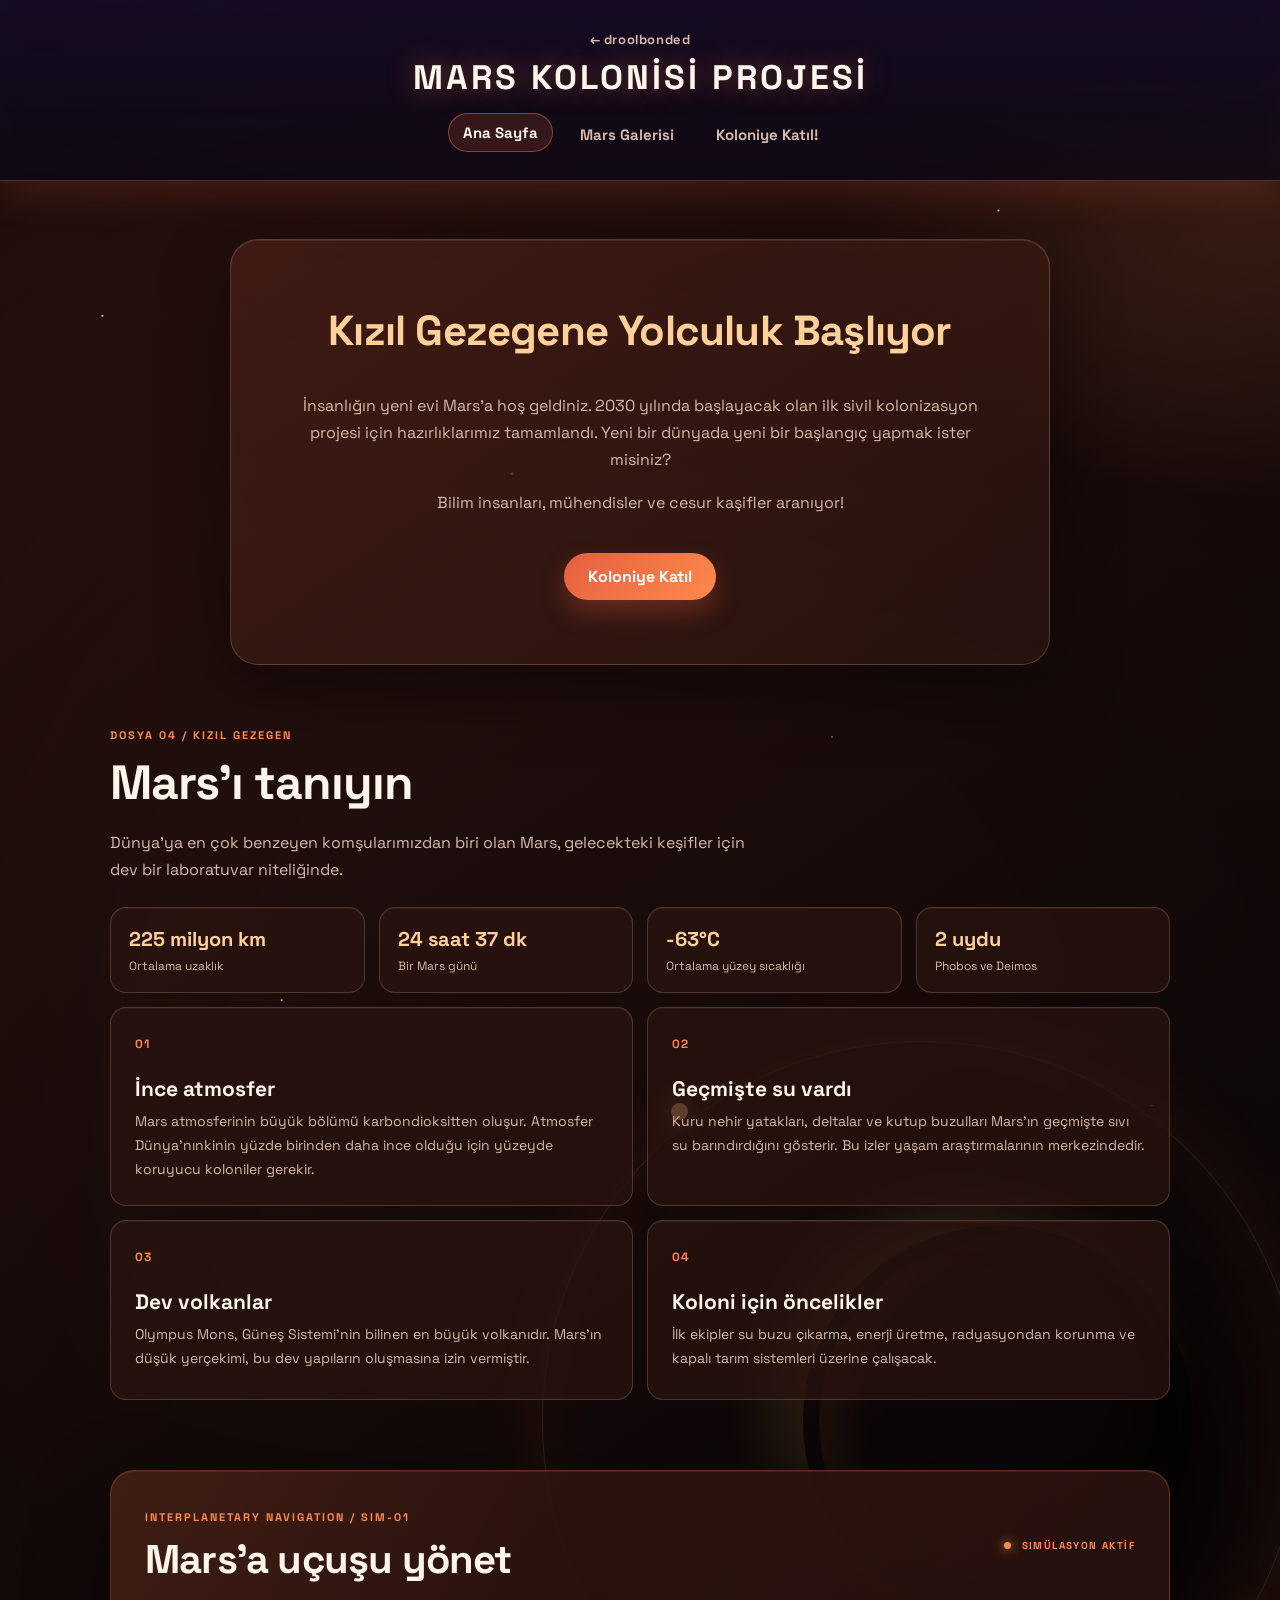
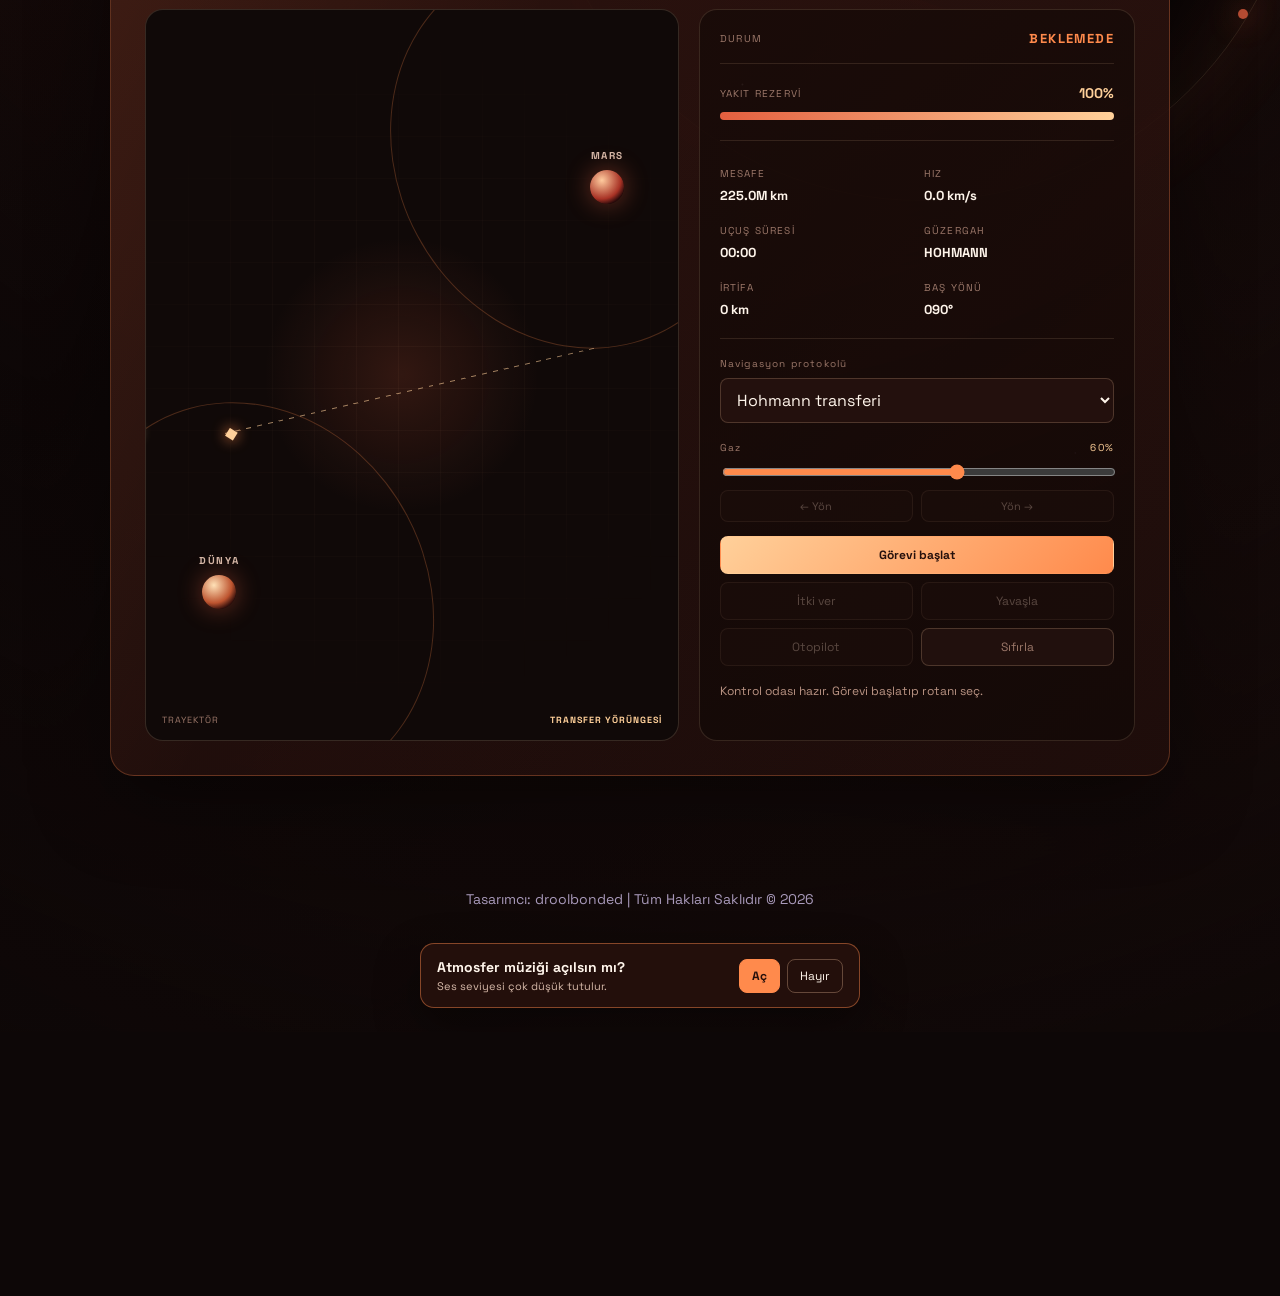
==== index.html @ 14206995 "Add files via upload" ====
<!DOCTYPE html>
<html lang="tr">
<head>
    <meta charset="UTF-8">
    <meta name="viewport" content="width=device-width, initial-scale=1.0">
    <title>Mars Kolonisi | Ana Sayfa</title>
    <link rel="preconnect" href="https://fonts.googleapis.com">
    <link rel="preconnect" href="https://fonts.gstatic.com" crossorigin>
    <link href="https://fonts.googleapis.com/css2?family=Space+Grotesk:wght@400;500;600;700&display=swap" rel="stylesheet">
    <link rel="stylesheet" href="style.css">
</head>
<body>
    <div class="yildizlar"></div>

    <div class="ust-kisim">
        <a class="portal-mini" href="../index.html">← droolbonded</a>
        <h1>MARS KOLONİSİ PROJESİ</h1>
        <div class="menu">
            <a href="index.html" class="aktif">Ana Sayfa</a>
            <a href="galeri.html">Mars Galerisi</a>
            <a href="basvuru.html">Koloniye Katıl!</a>
        </div>
    </div>

    <div class="kutu">
        <h2>Kızıl Gezegene Yolculuk Başlıyor</h2>
        <p>İnsanlığın yeni evi Mars'a hoş geldiniz. 2030 yılında başlayacak olan ilk sivil kolonizasyon projesi için hazırlıklarımız tamamlandı. Yeni bir dünyada yeni bir başlangıç yapmak ister misiniz?</p>
        <p>Bilim insanları, mühendisler ve cesur kaşifler aranıyor!</p>
        <a href="basvuru.html" class="buton">Koloniye Katıl</a>
    </div>

    <main class="mars-bilgi">
        <div class="section-heading">
            <span class="section-kicker">DOSYA 04 / KIZIL GEZEGEN</span>
            <h2>Mars'ı tanıyın</h2>
            <p>Dünya'ya en çok benzeyen komşularımızdan biri olan Mars, gelecekteki keşifler için dev bir laboratuvar niteliğinde.</p>
        </div>

        <div class="istatistik-grid">
            <div class="istatistik"><strong>225 milyon km</strong><span>Ortalama uzaklık</span></div>
            <div class="istatistik"><strong>24 saat 37 dk</strong><span>Bir Mars günü</span></div>
            <div class="istatistik"><strong>-63°C</strong><span>Ortalama yüzey sıcaklığı</span></div>
            <div class="istatistik"><strong>2 uydu</strong><span>Phobos ve Deimos</span></div>
        </div>

        <div class="bilgi-grid">
            <article class="bilgi-panel"><span class="bilgi-numara">01</span><h3>İnce atmosfer</h3><p>Mars atmosferinin büyük bölümü karbondioksitten oluşur. Atmosfer Dünya'nınkinin yüzde birinden daha ince olduğu için yüzeyde koruyucu koloniler gerekir.</p></article>
            <article class="bilgi-panel"><span class="bilgi-numara">02</span><h3>Geçmişte su vardı</h3><p>Kuru nehir yatakları, deltalar ve kutup buzulları Mars'ın geçmişte sıvı su barındırdığını gösterir. Bu izler yaşam araştırmalarının merkezindedir.</p></article>
            <article class="bilgi-panel"><span class="bilgi-numara">03</span><h3>Dev volkanlar</h3><p>Olympus Mons, Güneş Sistemi'nin bilinen en büyük volkanıdır. Mars'ın düşük yerçekimi, bu dev yapıların oluşmasına izin vermiştir.</p></article>
            <article class="bilgi-panel"><span class="bilgi-numara">04</span><h3>Koloni için öncelikler</h3><p>İlk ekipler su buzu çıkarma, enerji üretme, radyasyondan korunma ve kapalı tarım sistemleri üzerine çalışacak.</p></article>
        </div>
    </main>

    <section class="flight-console" aria-labelledby="flight-title">
        <div class="console-heading">
            <div>
                <span class="section-kicker">INTERPLANETARY NAVIGATION / SIM-01</span>
                <h2 id="flight-title">Mars'a uçuşu yönet</h2>
            </div>
            <span class="live-indicator"><i></i> SIMÜLASYON AKTİF</span>
        </div>

        <div class="mission-grid">
            <div class="mission-map" aria-label="Dünya'dan Mars'a uçuş rotası">
                <div class="map-grid"></div>
                <div class="orbit-line earth-line"><span class="orbit-dot"></span></div>
                <div class="orbit-line mars-line"><span class="orbit-dot"></span></div>
                <div class="route-line"><span class="route-progress"></span><span class="ship-marker">◆</span></div>
                <div class="world-node"><span>DÜNYA</span><b></b></div>
                <div class="mars-node"><span>MARS</span><b></b></div>
                <div class="map-readout">TRAYEKTÖR <strong id="trajectoryLabel">TRANSFER YÖRÜNGESİ</strong></div>
            </div>

            <div class="mission-panel">
                <div class="mission-status"><span>DURUM</span><strong id="missionStatus">BEKLEMEDE</strong></div>
                <div class="meter-block">
                    <div><span>YAKIT REZERVİ</span><strong id="fuelValue">100%</strong></div>
                    <div class="meter"><span id="fuelMeter"></span></div>
                </div>
                <div class="telemetry-grid">
                    <div><span>MESAFE</span><strong id="distanceValue">225.0M km</strong></div>
                    <div><span>HIZ</span><strong id="speedValue">0.0 km/s</strong></div>
                    <div><span>UÇUŞ SÜRESİ</span><strong id="timeValue">00:00</strong></div>
                    <div><span>GÜZERGAH</span><strong id="routeValue">HOHMANN</strong></div>
                    <div><span>İRTİFA</span><strong id="altitudeValue">0 km</strong></div>
                    <div><span>BAŞ YÖNÜ</span><strong id="headingValue">090°</strong></div>
                </div>
                <div class="control-group">
                    <label for="flightMode">Navigasyon protokolü</label>
                    <select id="flightMode">
                        <option value="hohmann">Hohmann transferi</option>
                        <option value="direct">Doğrudan itki</option>
                        <option value="eco">Ekonomik seyir</option>
                    </select>
                </div>
                <div class="flight-inputs">
                    <label for="throttleControl">Gaz <output id="throttleValue">60%</output></label>
                    <input id="throttleControl" type="range" min="0" max="100" value="60">
                    <div class="heading-controls"><button type="button" id="yawLeft" disabled>← Yön</button><button type="button" id="yawRight" disabled>Yön →</button></div>
                </div>
                <div class="flight-actions">
                    <button type="button" class="flight-primary" id="launchButton">Görevi başlat</button>
                    <button type="button" id="thrustButton" disabled>İtki ver</button>
                    <button type="button" id="brakeButton" disabled>Yavaşla</button>
                    <button type="button" id="autopilotButton" disabled>Otopilot</button>
                    <button type="button" class="flight-reset" id="resetFlightButton">Sıfırla</button>
                </div>
                <p class="mission-log" id="missionLog">Kontrol odası hazır. Görevi başlatıp rotanı seç.</p>
            </div>
        </div>
    </section>

    <div class="alt-bilgi">
        <p>Tasarımcı: droolbonded | Tüm Hakları Saklıdır © 2026</p>
    </div>

    <script src="muzik.js"></script>
</body>
</html>
---- style.css ----
/* Mars Kolonisi — kizil uzay temasi
   Ödev sınıfları: ust-kisim, menu, kutu, buton, alt-bilgi */

* {
    box-sizing: border-box;
}

html,
body {
    max-width: 100%;
    overflow-x: hidden;
}

:root {
    --space-950: #0d0707;
    --space-900: #1b0c0a;
    --space-800: #321512;
    --rust: #e35f3f;
    --ember: #ff8a4c;
    --peach: #ffd09a;
    --ink: #fff5eb;
    --muted: #d6b9a9;
    --line: rgba(255, 205, 166, 0.2);
    --panel: rgba(44, 21, 17, 0.72);
    --shadow: 0 24px 70px rgba(0, 0, 0, 0.42);
}

body {
    background-color: var(--space-950);
    background-image:
        radial-gradient(900px 520px at 5% -10%, rgba(227, 95, 63, 0.34), transparent 60%),
        radial-gradient(780px 500px at 100% 8%, rgba(255, 138, 76, 0.22), transparent 58%),
        radial-gradient(800px 600px at 50% 110%, rgba(255, 208, 154, 0.12), transparent 60%),
        linear-gradient(145deg, #321512 0%, #0d0707 58%, #21100d 100%);
    color: var(--ink);
    font-family: 'Space Grotesk', 'Segoe UI', sans-serif;
    margin: 0;
    min-height: 100vh;
    overflow-x: hidden;
    animation: pageIn 0.7s ease both;
}

body::before {
    content: '';
    position: fixed;
    inset: 0;
    z-index: 0;
    pointer-events: none;
    background: radial-gradient(circle at 50% 40%, transparent 0 24%, rgba(13, 7, 7, 0.25) 52%, rgba(13, 7, 7, 0.9) 100%);
}

body::after {
    content: '';
    position: fixed;
    inset: 0;
    pointer-events: none;
    opacity: 0.18;
    background-image: linear-gradient(rgba(255,255,255,0.025) 1px, transparent 1px), linear-gradient(90deg, rgba(255,255,255,0.025) 1px, transparent 1px);
    background-size: 56px 56px;
    mask-image: linear-gradient(to bottom, black, transparent 75%);
}

@keyframes pageIn {
    from { opacity: 0; transform: translateY(10px); }
    to { opacity: 1; transform: translateY(0); }
}

.yildizlar {
    position: fixed;
    inset: 0;
    pointer-events: none;
    z-index: 0;
    background-image:
        radial-gradient(1.5px 1.5px at 8% 12%, #fff, transparent),
        radial-gradient(1.5px 1.5px at 22% 38%, #e9d5ff, transparent),
        radial-gradient(2px 2px at 40% 18%, #fff, transparent),
        radial-gradient(1px 1px at 65% 28%, #ddd6fe, transparent),
        radial-gradient(1.5px 1.5px at 78% 8%, #fff, transparent),
        radial-gradient(1px 1px at 90% 42%, #f5d0fe, transparent),
        radial-gradient(2px 2px at 14% 72%, #fff, transparent),
        radial-gradient(1px 1px at 33% 88%, #e9d5ff, transparent),
        radial-gradient(1.5px 1.5px at 58% 64%, #fff, transparent),
        radial-gradient(1px 1px at 84% 78%, #ddd6fe, transparent);
    animation: parilt 8s ease-in-out infinite alternate, drift 24s ease-in-out infinite alternate;
}

.orbit-scene {
    position: fixed;
    inset: 0;
    z-index: 0;
    pointer-events: none;
    overflow: hidden;
    opacity: 0.82;
}

.mars-orbit {
    position: absolute;
    width: min(72vw, 760px);
    aspect-ratio: 1;
    left: 72%;
    top: 54%;
    transform: translate(-50%, -50%);
    border: 1px solid rgba(255, 197, 138, 0.16);
    border-radius: 50%;
    box-shadow: 0 0 90px rgba(227, 95, 63, 0.12), inset 0 0 90px rgba(255, 138, 76, 0.06);
    animation: orbitBreath 9s ease-in-out infinite alternate;
}

.mars-orb {
    position: absolute;
    width: min(38vw, 390px);
    aspect-ratio: 1;
    left: 78%;
    top: 54%;
    transform: translate(-50%, -50%);
    border-radius: 50%;
    background-image: linear-gradient(125deg, rgba(255, 197, 138, 0.02), rgba(8, 6, 18, 0.52)), url('resimler/mars1.jpg');
    background-size: cover, 190% auto;
    background-position: center, 0% center;
    box-shadow: -28px -18px 70px rgba(255, 197, 138, 0.16), 34px 30px 90px rgba(0, 0, 0, 0.8), inset -24px -16px 42px rgba(0, 0, 0, 0.65);
    filter: saturate(1.15) contrast(1.08);
    animation: marsFloat 8s ease-in-out infinite alternate, marsRotate 32s linear infinite;
}

.mars-orb::after {
    content: '';
    position: absolute;
    inset: 4%;
    border-radius: inherit;
    box-shadow: inset 26px 0 32px rgba(255, 175, 116, 0.08), inset -42px -18px 60px rgba(0, 0, 0, 0.52);
}

.orbit-planet {
    position: absolute;
    border-radius: 50%;
    box-shadow: 0 0 28px currentColor;
    animation: planetPulse 4s ease-in-out infinite alternate;
}

.orbit-planet.one {
    width: 17px;
    height: 17px;
    top: 8%;
    left: 17%;
    color: #ffc58a;
    background: #ffc58a;
}

.orbit-planet.two {
    width: 10px;
    height: 10px;
    right: 7%;
    bottom: 24%;
    color: #e35f3f;
    background: #e35f3f;
    animation-delay: -1.5s;
}

.orbit-planet.three {
    width: 7px;
    height: 7px;
    left: 12%;
    bottom: 15%;
    color: #ff8a4c;
    background: #ff8a4c;
    animation-delay: -2.4s;
}

@keyframes marsFloat {
    from { margin-top: -8px; }
    to { margin-top: 10px; }
}

@keyframes marsRotate {
    from { background-position: center, 0% center; }
    to { background-position: center, 190% center; }
}

@keyframes orbitBreath {
    from { transform: translate(-50%, -50%) scale(0.98) rotate(-3deg); }
    to { transform: translate(-50%, -50%) scale(1.03) rotate(3deg); }
}

@keyframes planetPulse {
    from { transform: scale(0.85); opacity: 0.55; }
    to { transform: scale(1.25); opacity: 1; }
}

@keyframes parilt {
    from { opacity: 0.55; }
    to { opacity: 1; }
}

@keyframes drift {
    from { transform: scale(1) translate3d(0, 0, 0); }
    to { transform: scale(1.08) translate3d(1%, -1%, 0); }
}

.ust-kisim,
.kutu,
.alt-bilgi {
    position: relative;
    z-index: 1;
}

.ust-kisim {
    isolation: isolate;
}

.ust-kisim {
    background: linear-gradient(180deg, rgba(22, 12, 39, 0.9), rgba(12, 8, 22, 0.68));
    text-align: center;
    padding: 28px 16px 22px;
    border-bottom: 1px solid var(--line);
    box-shadow: 0 10px 40px rgba(227, 95, 63, 0.2);
    backdrop-filter: blur(18px);
}

.portal-mini {
    display: inline-block;
    margin-bottom: 8px;
    color: var(--muted);
    text-decoration: none;
    font-size: 13px;
    font-weight: 700;
    letter-spacing: 0.6px;
    transition: color 0.25s ease, transform 0.25s ease;
}

.portal-mini:hover {
    color: var(--peach);
    transform: translateX(-4px);
}

h1 {
    margin: 0 0 12px;
    letter-spacing: 3px;
    color: var(--ink);
    font-size: clamp(22px, 4vw, 34px);
    text-shadow: 0 0 28px rgba(255, 138, 76, 0.42);
}

.menu a {
    color: var(--muted);
    text-decoration: none;
    margin: 4px;
    font-size: 15px;
    font-weight: bold;
    transition: color 0.25s ease, background 0.25s ease, transform 0.25s ease;
    display: inline-block;
    padding: 9px 14px;
    border: 1px solid transparent;
    border-radius: 999px;
}

.menu a:hover,
.menu a.aktif {
    color: var(--ink);
    background: rgba(227, 95, 63, 0.17);
    border-color: rgba(255, 138, 76, 0.4);
    transform: translateY(-2px);
}

.kutu {
    background: linear-gradient(145deg, rgba(73, 31, 22, 0.78), var(--panel));
    max-width: 820px;
    margin: 58px auto;
    padding: clamp(28px, 6vw, 64px) clamp(22px, 6vw, 58px);
    border-radius: 28px;
    border: 1px solid var(--line);
    box-shadow: var(--shadow), inset 0 1px rgba(255,255,255,0.08);
    text-align: center;
    backdrop-filter: blur(22px);
    animation: contentIn 0.75s 0.08s ease both;
}

@keyframes contentIn {
    from { opacity: 0; transform: translateY(18px) scale(0.98); }
    to { opacity: 1; transform: translateY(0) scale(1); }
}

.kutu h2 {
    margin-top: 0;
    color: var(--peach);
    font-size: clamp(26px, 4vw, 42px);
    letter-spacing: -0.8px;
}

.kutu p {
    line-height: 1.7;
    color: var(--muted);
}

img {
    width: 100%;
    border-radius: 18px;
    margin-top: 20px;
    border: 1px solid rgba(216, 180, 254, 0.35);
    box-shadow: 0 12px 30px rgba(0, 0, 0, 0.4);
    transition: transform 0.45s ease, filter 0.45s ease, border-color 0.45s ease;
}

img:hover {
    transform: translateY(-5px) scale(1.015);
    filter: saturate(1.12) brightness(1.06);
    border-color: var(--ember);
}

.galeri-grid img {
    display: block;
    margin: 0;
}

.galeri-grid figure {
    margin: 0;
    overflow: hidden;
    border: 1px solid var(--line);
    border-radius: 18px;
    background: rgba(44, 21, 17, 0.64);
}

.galeri-grid figure img {
    height: 230px;
    object-fit: cover;
    border: 0;
    border-radius: 0;
}

.galeri-grid figcaption {
    display: grid;
    gap: 5px;
    padding: 15px 16px 17px;
}

.galeri-grid figcaption strong {
    color: var(--peach);
    font-size: 16px;
}

.galeri-grid figcaption span {
    color: var(--muted);
    font-size: 12px;
    line-height: 1.5;
}

.galeri-grid {
    display: grid;
    grid-template-columns: repeat(2, minmax(0, 1fr));
    gap: 18px;
    text-align: left;
}

.galeri-grid h2 {
    grid-column: 1 / -1;
}

.mars-bilgi {
    position: relative;
    z-index: 1;
    width: min(1060px, calc(100% - 28px));
    margin: 0 auto 70px;
}

.section-heading {
    max-width: 650px;
    margin-bottom: 24px;
}

.section-kicker {
    color: var(--ember);
    font-size: 11px;
    font-weight: 700;
    letter-spacing: 2px;
}

.section-heading h2 {
    margin: 8px 0;
    color: var(--ink);
    font-size: clamp(30px, 5vw, 48px);
    letter-spacing: -1px;
}

.section-heading p {
    color: var(--muted);
    line-height: 1.7;
}

.istatistik-grid,
.bilgi-grid {
    display: grid;
    gap: 14px;
}

.istatistik-grid {
    grid-template-columns: repeat(4, 1fr);
    margin-bottom: 14px;
}

.istatistik,
.bilgi-panel {
    background: rgba(44, 21, 17, 0.7);
    border: 1px solid var(--line);
    border-radius: 16px;
    box-shadow: inset 0 1px rgba(255, 235, 215, 0.05);
}

.istatistik {
    padding: 18px;
}

.istatistik strong,
.istatistik span {
    display: block;
}

.istatistik strong {
    color: var(--peach);
    font-size: 20px;
}

.istatistik span {
    margin-top: 6px;
    color: var(--muted);
    font-size: 12px;
}

.bilgi-grid {
    grid-template-columns: repeat(2, 1fr);
}

.bilgi-panel {
    position: relative;
    padding: 24px;
    min-height: 180px;
    transition: transform 0.3s ease, border-color 0.3s ease, background 0.3s ease;
}

.bilgi-panel:hover {
    transform: translateY(-5px);
    border-color: rgba(255, 138, 76, 0.58);
    background: rgba(64, 27, 20, 0.82);
}

.bilgi-numara {
    color: var(--ember);
    font-size: 12px;
    font-weight: 700;
    letter-spacing: 1px;
}

.bilgi-panel h3 {
    margin: 22px 0 8px;
    color: var(--ink);
    font-size: 21px;
}

.bilgi-panel p {
    margin: 0;
    color: var(--muted);
    font-size: 14px;
    line-height: 1.7;
}

.flight-console {
    position: relative;
    z-index: 1;
    width: min(1060px, calc(100% - 28px));
    margin: 0 auto 76px;
    padding: clamp(22px, 4vw, 34px);
    background: linear-gradient(145deg, rgba(52, 22, 17, 0.9), rgba(23, 11, 10, 0.86));
    border: 1px solid rgba(255, 138, 76, 0.28);
    border-radius: 24px;
    box-shadow: 0 26px 80px rgba(0, 0, 0, 0.42), inset 0 1px rgba(255, 220, 185, 0.08);
    overflow: hidden;
}

.flight-console::before {
    content: '';
    position: absolute;
    inset: 0;
    pointer-events: none;
    background: linear-gradient(115deg, rgba(255, 138, 76, 0.08), transparent 34%, rgba(227, 95, 63, 0.04));
}

.console-heading,
.mission-status,
.meter-block > div:first-child,
.map-readout {
    display: flex;
    align-items: center;
    justify-content: space-between;
    gap: 12px;
}

.console-heading {
    position: relative;
    margin-bottom: 24px;
}

.console-heading h2 {
    margin: 8px 0 0;
    color: var(--ink);
    font-size: clamp(26px, 4vw, 40px);
    letter-spacing: -0.8px;
}

.live-indicator {
    color: var(--ember);
    font-size: 10px;
    font-weight: 700;
    letter-spacing: 1.4px;
    white-space: nowrap;
}

.live-indicator i {
    display: inline-block;
    width: 7px;
    height: 7px;
    margin-right: 6px;
    background: var(--ember);
    border-radius: 50%;
    box-shadow: 0 0 12px var(--ember);
    animation: livePulse 1.5s ease-in-out infinite alternate;
}

@keyframes livePulse {
    from { opacity: 0.45; transform: scale(0.8); }
    to { opacity: 1; transform: scale(1.2); }
}

.mission-grid {
    position: relative;
    display: grid;
    grid-template-columns: minmax(0, 1.1fr) minmax(300px, 0.9fr);
    gap: 20px;
}

.mission-map {
    position: relative;
    min-height: 390px;
    overflow: hidden;
    border: 1px solid rgba(255, 205, 166, 0.16);
    border-radius: 18px;
    background: radial-gradient(circle at 48% 50%, rgba(227, 95, 63, 0.16), transparent 30%), #100908;
}

.map-grid {
    position: absolute;
    inset: 0;
    opacity: 0.33;
    background-image: linear-gradient(rgba(255, 190, 145, 0.12) 1px, transparent 1px), linear-gradient(90deg, rgba(255, 190, 145, 0.12) 1px, transparent 1px);
    background-size: 42px 42px;
    mask-image: radial-gradient(circle, black, transparent 80%);
}

.orbit-line {
    position: absolute;
    width: 66%;
    height: 55%;
    border: 1px solid rgba(255, 138, 76, 0.25);
    border-radius: 50%;
}

.earth-line {
    left: -13%;
    bottom: -8%;
    transform: rotate(-28deg);
}

.mars-line {
    right: -13%;
    top: -8%;
    transform: rotate(-28deg);
}

.orbit-dot {
    position: absolute;
    top: -4px;
    left: 42%;
    width: 7px;
    height: 7px;
    background: var(--peach);
    border-radius: 50%;
    box-shadow: 0 0 12px var(--peach);
}

.route-line {
    position: absolute;
    left: 14%;
    right: 14%;
    top: 52%;
    height: 1px;
    background: repeating-linear-gradient(90deg, rgba(255, 208, 154, 0.6) 0 5px, transparent 5px 11px);
    transform: rotate(-13deg);
}

.route-progress {
    display: block;
    width: 0%;
    height: 3px;
    margin-top: -1px;
    background: var(--ember);
    box-shadow: 0 0 14px var(--ember);
    transition: width 0.35s ease;
}

.ship-marker {
    position: absolute;
    top: -10px;
    left: 0%;
    color: var(--peach);
    font-size: 17px;
    text-shadow: 0 0 14px var(--ember);
    transition: left 0.35s ease;
}

.world-node,
.mars-node {
    position: absolute;
    display: grid;
    justify-items: center;
    gap: 8px;
    color: var(--muted);
    font-size: 10px;
    font-weight: 700;
    letter-spacing: 1.6px;
}

.world-node { left: 10%; bottom: 18%; }
.mars-node { right: 10%; top: 19%; }

.world-node b,
.mars-node b {
    display: block;
    width: 34px;
    height: 34px;
    border-radius: 50%;
    background: radial-gradient(circle at 35% 30%, #ffcb9e, #a83225 58%, #2b0b0b 76%);
    box-shadow: 0 0 24px rgba(227, 95, 63, 0.45);
}

.world-node b { background: radial-gradient(circle at 35% 30%, #ffe1b7, #bd542f 55%, #35100c 76%); }

.map-readout {
    position: absolute;
    right: 16px;
    bottom: 14px;
    left: 16px;
    color: #9b7769;
    font-size: 9px;
    letter-spacing: 1px;
}

.map-readout strong { color: var(--peach); }

.mission-panel {
    position: relative;
    padding: 20px;
    border: 1px solid rgba(255, 205, 166, 0.14);
    border-radius: 18px;
    background: rgba(14, 7, 6, 0.48);
}

.mission-status {
    padding-bottom: 16px;
    border-bottom: 1px solid rgba(255, 205, 166, 0.12);
    color: #9b7769;
    font-size: 10px;
    letter-spacing: 1.4px;
}

.mission-status strong { color: var(--ember); font-size: 13px; }

.meter-block { padding: 20px 0; border-bottom: 1px solid rgba(255, 205, 166, 0.12); }
.meter-block span,
.telemetry-grid span,
.control-group label { color: #9b7769; font-size: 10px; letter-spacing: 1.2px; }
.meter-block strong { color: var(--peach); font-size: 14px; }
.meter { height: 8px; margin-top: 10px; overflow: hidden; border-radius: 9px; background: #331410; }
.meter span { display: block; width: 100%; height: 100%; background: linear-gradient(90deg, var(--rust), var(--peach)); box-shadow: 0 0 15px rgba(255, 138, 76, 0.6); transition: width 0.35s ease; }

.telemetry-grid { display: grid; grid-template-columns: 1fr 1fr; gap: 14px; padding: 20px 0; border-bottom: 1px solid rgba(255, 205, 166, 0.12); }
.telemetry-grid strong { display: block; margin-top: 5px; color: var(--ink); font-size: 13px; }
.control-group { display: grid; gap: 8px; padding-top: 18px; }
.control-group select { width: 100%; padding: 10px 12px; color: var(--ink); background: #23100d; border: 1px solid rgba(255, 205, 166, 0.2); border-radius: 8px; font: inherit; }
.flight-inputs { display: grid; gap: 8px; padding-top: 18px; }
.flight-inputs label { display: flex; justify-content: space-between; color: #9b7769; font-size: 10px; letter-spacing: 1.2px; }
.flight-inputs output { color: var(--peach); }
.flight-inputs input[type="range"] { width: 100%; accent-color: var(--ember); }
.heading-controls { display: grid; grid-template-columns: 1fr 1fr; gap: 8px; }
.heading-controls button { padding: 8px; color: var(--muted); background: #21100d; border: 1px solid rgba(255, 205, 166, 0.2); border-radius: 8px; cursor: pointer; font: inherit; font-size: 11px; }
.heading-controls button:hover:not(:disabled) { border-color: var(--ember); }
.heading-controls button:disabled { cursor: not-allowed; opacity: 0.35; }
.flight-actions { display: grid; grid-template-columns: 1fr 1fr; gap: 8px; margin-top: 14px; }
.flight-actions button { padding: 10px 8px; color: var(--muted); background: #21100d; border: 1px solid rgba(255, 205, 166, 0.2); border-radius: 8px; cursor: pointer; font: inherit; font-size: 12px; transition: border-color 0.2s ease, background 0.2s ease, transform 0.2s ease; }
.flight-actions button:hover:not(:disabled) { border-color: var(--ember); background: #351611; transform: translateY(-2px); }
.flight-actions button:disabled { cursor: not-allowed; opacity: 0.35; }
.flight-actions .flight-primary { grid-column: 1 / -1; color: #26100c; background: linear-gradient(135deg, var(--peach), var(--ember)); border-color: transparent; font-weight: 700; }
.flight-actions .flight-reset { color: #9b7769; }
.mission-log { min-height: 38px; margin: 16px 0 0; color: #b99383; font-size: 12px; line-height: 1.5; }

.buton {
    display: inline-block;
    background: linear-gradient(135deg, var(--rust), var(--ember));
    color: white;
    text-decoration: none;
    padding: 13px 24px;
    border-radius: 999px;
    margin-top: 20px;
    font-weight: bold;
    box-shadow: 0 12px 26px rgba(227, 95, 63, 0.3);
    transition: transform 0.25s ease, box-shadow 0.25s ease, filter 0.25s ease;
}

.buton:hover {
    background: linear-gradient(135deg, var(--peach), var(--ember));
    transform: translateY(-3px);
    box-shadow: 0 16px 32px rgba(255, 138, 76, 0.3);
    filter: saturate(1.12);
}

.iletisim {
    text-align: left;
    max-width: 420px;
    margin: 18px auto 0;
    background: rgba(12, 6, 24, 0.38);
    padding: 16px 18px;
    border-radius: 12px;
    border: 1px solid var(--line);
}

.alt-bilgi {
    text-align: center;
    padding: 24px 16px 110px;
    color: #a99abb;
    font-size: 14px;
}

a:focus-visible,
button:focus-visible {
    outline: 3px solid var(--ember);
    outline-offset: 4px;
}

.muzik-panel {
    position: fixed;
    width: 1px;
    height: 1px;
    opacity: 0;
    pointer-events: none;
    overflow: hidden;
}

.muzik-baslik {
    display: flex;
    align-items: center;
    justify-content: space-between;
    gap: 8px;
    padding: 8px 10px;
    background: rgba(88, 28, 135, 0.55);
    color: #f5d0fe;
    font-size: 13px;
    font-weight: 800;
}

.muzik-kapat {
    border: 0;
    background: #f0abfc;
    color: #3b0764;
    width: 28px;
    height: 28px;
    border-radius: 8px;
    font-size: 18px;
    line-height: 1;
    cursor: pointer;
    font-weight: 900;
}

.muzik-kapat:hover {
    background: #fff;
}

.muzik-panel iframe {
    display: block;
    width: 1px;
    height: 1px;
    border: 0;
}

.music-consent {
    position: fixed;
    left: 50%;
    bottom: 24px;
    z-index: 60;
    display: flex;
    align-items: center;
    justify-content: space-between;
    gap: 22px;
    width: min(440px, calc(100% - 28px));
    padding: 14px 16px;
    color: var(--ink);
    background: rgba(38, 16, 12, 0.94);
    border: 1px solid rgba(255, 138, 76, 0.45);
    border-radius: 14px;
    box-shadow: 0 18px 45px rgba(0, 0, 0, 0.42);
    transform: translateX(-50%);
    animation: consentIn 0.45s ease both;
    backdrop-filter: blur(16px);
}

.music-consent strong,
.music-consent span {
    display: block;
}

.music-consent strong {
    font-size: 14px;
}

.music-consent span {
    margin-top: 3px;
    color: var(--muted);
    font-size: 11px;
}

.music-actions {
    display: flex;
    gap: 7px;
    flex-shrink: 0;
}

.music-actions button {
    padding: 8px 12px;
    color: var(--ink);
    background: transparent;
    border: 1px solid rgba(255, 205, 166, 0.3);
    border-radius: 8px;
    cursor: pointer;
    font: inherit;
    font-size: 12px;
}

.music-actions .music-yes {
    color: #26100c;
    background: var(--ember);
    border-color: var(--ember);
    font-weight: 700;
}

.music-actions button:hover {
    filter: brightness(1.12);
}

@keyframes consentIn {
    from { opacity: 0; transform: translate(-50%, 14px); }
    to { opacity: 1; transform: translate(-50%, 0); }
}

.intro-screen {
    position: fixed;
    inset: 0;
    z-index: 100;
    display: grid;
    grid-template-columns: repeat(8, 1fr);
    grid-template-rows: repeat(6, 1fr);
    background: #0d0707;
    pointer-events: none;
    transition: opacity 0.6s ease, visibility 0.6s ease;
}

.intro-screen.is-leaving {
    opacity: 0;
    visibility: hidden;
}

.intro-tile {
    background: linear-gradient(135deg, #5a2018, #d9613f 48%, #1c0a08);
    transform: scale(1.01);
    animation: tileReveal 0.65s cubic-bezier(0.16, 1, 0.3, 1) forwards;
    animation-delay: var(--tile-delay);
}

@keyframes tileReveal {
    0% { opacity: 1; transform: scale(1.01); }
    100% { opacity: 0; transform: scale(0.78); }
}

.page-transition {
    position: fixed;
    inset: 0;
    z-index: 90;
    pointer-events: none;
    background: radial-gradient(circle at center, #ffd09a 0, #d9613f 22%, #35130e 68%, #0d0707 100%);
    opacity: 0;
    transform: scale(1.2);
    transition: opacity 0.35s ease, transform 0.55s cubic-bezier(0.16, 1, 0.3, 1);
}

.page-transition.is-active {
    opacity: 1;
    transform: scale(1);
}

@media (max-width: 640px) {
    .menu a {
        display: inline-block;
        margin: 6px 10px;
        font-size: 16px;
    }

    .galeri-grid {
        grid-template-columns: 1fr;
    }

    .galeri-grid h2 {
        grid-column: auto;
    }

    .kutu {
        margin: 24px 14px 40px;
        padding: 22px 16px;
    }

    .music-consent {
        align-items: flex-start;
        flex-direction: column;
        gap: 12px;
    }

    .mars-orb {
        width: 74vw;
        left: 78%;
        top: 38%;
        opacity: 0.58;
    }

    .mars-orbit {
        width: 130vw;
        left: 76%;
        top: 38%;
    }

    .istatistik-grid,
    .bilgi-grid {
        grid-template-columns: 1fr;
    }

    .flight-console {
        padding: 20px 14px;
        border-radius: 18px;
    }

    .console-heading {
        align-items: flex-start;
        flex-direction: column;
    }

    .mission-grid {
        grid-template-columns: 1fr;
    }

    .mission-map {
        min-height: 300px;
    }

    .orbit-scene {
        opacity: 0.55;
    }
}

@media (prefers-reduced-motion: reduce) {
    *,
    *::before,
    *::after {
        animation-duration: 0.01ms !important;
        animation-iteration-count: 1 !important;
        scroll-behavior: auto !important;
        transition-duration: 0.01ms !important;
    }
}
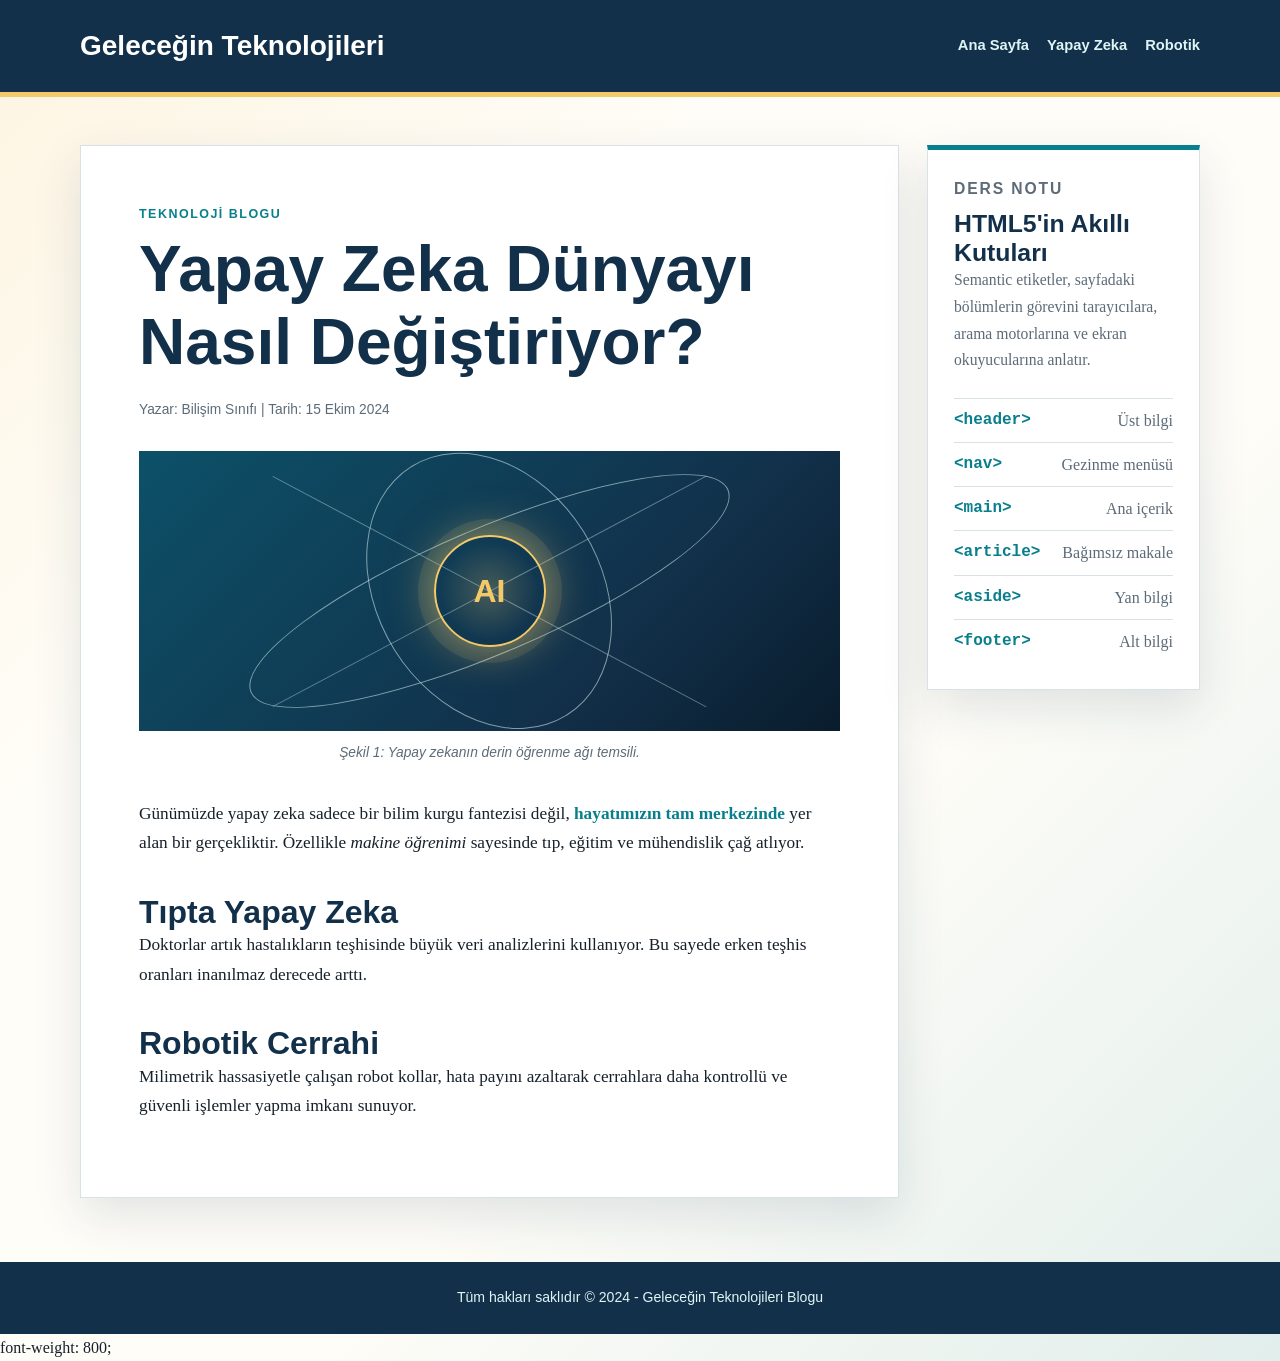
==== commit 71989497: "Add files via upload" ====
--- a/index.html
+++ b/index.html
@@ -1,119 +1,73 @@
+<!DOCTYPE html>
 <!DOCTYPE html>
 <html lang="tr">
 <head>
     <meta charset="UTF-8">
     <meta name="viewport" content="width=device-width, initial-scale=1.0">
-    <title>Mars Kolonisi | Ana Sayfa</title>
-    <link rel="preconnect" href="https://fonts.googleapis.com">
-    <link rel="preconnect" href="https://fonts.gstatic.com" crossorigin>
-    <link href="https://fonts.googleapis.com/css2?family=Space+Grotesk:wght@400;500;600;700&display=swap" rel="stylesheet">
+    <meta name="description" content="HTML5 anlamsal etiketleri ve yapay zeka hakkında teknoloji blogu.">
+    <title>Geleceğin Teknolojileri | Teknoloji Blogu</title>
     <link rel="stylesheet" href="style.css">
 </head>
 <body>
-    <div class="yildizlar"></div>
+    <header class="site-header">
+        <div class="header-inner">
+            <a class="brand" href="index.html">Geleceğin Teknolojileri</a>
+            <nav aria-label="Ana menü">
+                <a href="#anasayfa">Ana Sayfa</a>
+                <a href="#yapay-zeka">Yapay Zeka</a>
+                <a href="#robotik">Robotik</a>
+            </nav>
+        </div>
+    </header>
 
-    <div class="ust-kisim">
-        <a class="portal-mini" href="../index.html">← droolbonded</a>
-        <h1>MARS KOLONİSİ PROJESİ</h1>
-        <div class="menu">
-            <a href="index.html" class="aktif">Ana Sayfa</a>
-            <a href="galeri.html">Mars Galerisi</a>
-            <a href="basvuru.html">Koloniye Katıl!</a>
-        </div>
-    </div>
+    <main id="anasayfa" class="layout">
+        <article class="article">
+            <header class="article-header">
+                <p class="eyebrow">Teknoloji Blogu</p>
+                <h1>Yapay Zeka Dünyayı Nasıl Değiştiriyor?</h1>
+                <p class="meta">Yazar: Bilişim Sınıfı | Tarih: <time datetime="2024-10-15">15 Ekim 2024</time></p>
+            </header>
 
-    <div class="kutu">
-        <h2>Kızıl Gezegene Yolculuk Başlıyor</h2>
-        <p>İnsanlığın yeni evi Mars'a hoş geldiniz. 2030 yılında başlayacak olan ilk sivil kolonizasyon projesi için hazırlıklarımız tamamlandı. Yeni bir dünyada yeni bir başlangıç yapmak ister misiniz?</p>
-        <p>Bilim insanları, mühendisler ve cesur kaşifler aranıyor!</p>
-        <a href="basvuru.html" class="buton">Koloniye Katıl</a>
-    </div>
+            <figure class="hero-figure">
+                <div class="hero-visual" role="img" aria-label="Yapay zeka ve dijital ağları temsil eden görsel">
+                    <span class="hero-orbit hero-orbit-one"></span>
+                    <span class="hero-orbit hero-orbit-two"></span>
+                    <span class="hero-core">AI</span>
+                </div>
+                <figcaption>Şekil 1: Yapay zekanın derin öğrenme ağı temsili.</figcaption>
+            </figure>
 
-    <main class="mars-bilgi">
-        <div class="section-heading">
-            <span class="section-kicker">DOSYA 04 / KIZIL GEZEGEN</span>
-            <h2>Mars'ı tanıyın</h2>
-            <p>Dünya'ya en çok benzeyen komşularımızdan biri olan Mars, gelecekteki keşifler için dev bir laboratuvar niteliğinde.</p>
-        </div>
+            <p>Günümüzde yapay zeka sadece bir bilim kurgu fantezisi değil, <strong>hayatımızın tam merkezinde</strong> yer alan bir gerçekliktir. Özellikle <em>makine öğrenimi</em> sayesinde tıp, eğitim ve mühendislik çağ atlıyor.</p>
 
-        <div class="istatistik-grid">
-            <div class="istatistik"><strong>225 milyon km</strong><span>Ortalama uzaklık</span></div>
-            <div class="istatistik"><strong>24 saat 37 dk</strong><span>Bir Mars günü</span></div>
-            <div class="istatistik"><strong>-63°C</strong><span>Ortalama yüzey sıcaklığı</span></div>
-            <div class="istatistik"><strong>2 uydu</strong><span>Phobos ve Deimos</span></div>
-        </div>
+            <section id="yapay-zeka">
+                <h2>Tıpta Yapay Zeka</h2>
+                <p>Doktorlar artık hastalıkların teşhisinde büyük veri analizlerini kullanıyor. Bu sayede erken teşhis oranları inanılmaz derecede arttı.</p>
+            </section>
 
-        <div class="bilgi-grid">
-            <article class="bilgi-panel"><span class="bilgi-numara">01</span><h3>İnce atmosfer</h3><p>Mars atmosferinin büyük bölümü karbondioksitten oluşur. Atmosfer Dünya'nınkinin yüzde birinden daha ince olduğu için yüzeyde koruyucu koloniler gerekir.</p></article>
-            <article class="bilgi-panel"><span class="bilgi-numara">02</span><h3>Geçmişte su vardı</h3><p>Kuru nehir yatakları, deltalar ve kutup buzulları Mars'ın geçmişte sıvı su barındırdığını gösterir. Bu izler yaşam araştırmalarının merkezindedir.</p></article>
-            <article class="bilgi-panel"><span class="bilgi-numara">03</span><h3>Dev volkanlar</h3><p>Olympus Mons, Güneş Sistemi'nin bilinen en büyük volkanıdır. Mars'ın düşük yerçekimi, bu dev yapıların oluşmasına izin vermiştir.</p></article>
-            <article class="bilgi-panel"><span class="bilgi-numara">04</span><h3>Koloni için öncelikler</h3><p>İlk ekipler su buzu çıkarma, enerji üretme, radyasyondan korunma ve kapalı tarım sistemleri üzerine çalışacak.</p></article>
-        </div>
+            <section id="robotik">
+                <h2>Robotik Cerrahi</h2>
+                <p>Milimetrik hassasiyetle çalışan robot kollar, hata payını azaltarak cerrahlara daha kontrollü ve güvenli işlemler yapma imkanı sunuyor.</p>
+            </section>
+        </article>
+
+        <aside class="sidebar">
+            <p class="eyebrow">Ders Notu</p>
+            <h2>HTML5'in Akıllı Kutuları</h2>
+            <p>Semantic etiketler, sayfadaki bölümlerin görevini tarayıcılara, arama motorlarına ve ekran okuyucularına anlatır.</p>
+            <dl class="tag-list">
+                <div><dt>&lt;header&gt;</dt><dd>Üst bilgi</dd></div>
+                <div><dt>&lt;nav&gt;</dt><dd>Gezinme menüsü</dd></div>
+                <div><dt>&lt;main&gt;</dt><dd>Ana içerik</dd></div>
+                <div><dt>&lt;article&gt;</dt><dd>Bağımsız makale</dd></div>
+                <div><dt>&lt;aside&gt;</dt><dd>Yan bilgi</dd></div>
+                <div><dt>&lt;footer&gt;</dt><dd>Alt bilgi</dd></div>
+            </dl>
+        </aside>
     </main>
 
-    <section class="flight-console" aria-labelledby="flight-title">
-        <div class="console-heading">
-            <div>
-                <span class="section-kicker">INTERPLANETARY NAVIGATION / SIM-01</span>
-                <h2 id="flight-title">Mars'a uçuşu yönet</h2>
-            </div>
-            <span class="live-indicator"><i></i> SIMÜLASYON AKTİF</span>
-        </div>
-
-        <div class="mission-grid">
-            <div class="mission-map" aria-label="Dünya'dan Mars'a uçuş rotası">
-                <div class="map-grid"></div>
-                <div class="orbit-line earth-line"><span class="orbit-dot"></span></div>
-                <div class="orbit-line mars-line"><span class="orbit-dot"></span></div>
-                <div class="route-line"><span class="route-progress"></span><span class="ship-marker">◆</span></div>
-                <div class="world-node"><span>DÜNYA</span><b></b></div>
-                <div class="mars-node"><span>MARS</span><b></b></div>
-                <div class="map-readout">TRAYEKTÖR <strong id="trajectoryLabel">TRANSFER YÖRÜNGESİ</strong></div>
-            </div>
-
-            <div class="mission-panel">
-                <div class="mission-status"><span>DURUM</span><strong id="missionStatus">BEKLEMEDE</strong></div>
-                <div class="meter-block">
-                    <div><span>YAKIT REZERVİ</span><strong id="fuelValue">100%</strong></div>
-                    <div class="meter"><span id="fuelMeter"></span></div>
-                </div>
-                <div class="telemetry-grid">
-                    <div><span>MESAFE</span><strong id="distanceValue">225.0M km</strong></div>
-                    <div><span>HIZ</span><strong id="speedValue">0.0 km/s</strong></div>
-                    <div><span>UÇUŞ SÜRESİ</span><strong id="timeValue">00:00</strong></div>
-                    <div><span>GÜZERGAH</span><strong id="routeValue">HOHMANN</strong></div>
-                    <div><span>İRTİFA</span><strong id="altitudeValue">0 km</strong></div>
-                    <div><span>BAŞ YÖNÜ</span><strong id="headingValue">090°</strong></div>
-                </div>
-                <div class="control-group">
-                    <label for="flightMode">Navigasyon protokolü</label>
-                    <select id="flightMode">
-                        <option value="hohmann">Hohmann transferi</option>
-                        <option value="direct">Doğrudan itki</option>
-                        <option value="eco">Ekonomik seyir</option>
-                    </select>
-                </div>
-                <div class="flight-inputs">
-                    <label for="throttleControl">Gaz <output id="throttleValue">60%</output></label>
-                    <input id="throttleControl" type="range" min="0" max="100" value="60">
-                    <div class="heading-controls"><button type="button" id="yawLeft" disabled>← Yön</button><button type="button" id="yawRight" disabled>Yön →</button></div>
-                </div>
-                <div class="flight-actions">
-                    <button type="button" class="flight-primary" id="launchButton">Görevi başlat</button>
-                    <button type="button" id="thrustButton" disabled>İtki ver</button>
-                    <button type="button" id="brakeButton" disabled>Yavaşla</button>
-                    <button type="button" id="autopilotButton" disabled>Otopilot</button>
-                    <button type="button" class="flight-reset" id="resetFlightButton">Sıfırla</button>
-                </div>
-                <p class="mission-log" id="missionLog">Kontrol odası hazır. Görevi başlatıp rotanı seç.</p>
-            </div>
-        </div>
-    </section>
-
-    <div class="alt-bilgi">
-        <p>Tasarımcı: droolbonded | Tüm Hakları Saklıdır © 2026</p>
-    </div>
-
-    <script src="muzik.js"></script>
+    <footer class="site-footer">
+        <p>Tüm hakları saklıdır &copy; 2024 - Geleceğin Teknolojileri Blogu</p>
+    </footer>
 </body>
 </html>
+            font-weight: 800;
--- a/style.css
+++ b/style.css
@@ -1,980 +1,308 @@
-/* Mars Kolonisi — kizil uzay temasi
-   Ödev sınıfları: ust-kisim, menu, kutu, buton, alt-bilgi */
+:root {
+    --ink: #17212b;
+    --muted: #5d6b78;
+    --paper: #fffdf8;
+    --surface: #ffffff;
+    --line: #d8e1e5;
+    --navy: #12304a;
+    --teal: #087f8c;
+    --yellow: #f3c969;
+    --shadow: 0 18px 45px rgba(18, 48, 74, 0.12);
+}
 
 * {
     box-sizing: border-box;
 }
 
-html,
+html {
+    scroll-behavior: smooth;
+}
+
 body {
-    max-width: 100%;
-    overflow-x: hidden;
-}
-
-:root {
-    --space-950: #0d0707;
-    --space-900: #1b0c0a;
-    --space-800: #321512;
-    --rust: #e35f3f;
-    --ember: #ff8a4c;
-    --peach: #ffd09a;
-    --ink: #fff5eb;
-    --muted: #d6b9a9;
-    --line: rgba(255, 205, 166, 0.2);
-    --panel: rgba(44, 21, 17, 0.72);
-    --shadow: 0 24px 70px rgba(0, 0, 0, 0.42);
-}
-
-body {
-    background-color: var(--space-950);
-    background-image:
-        radial-gradient(900px 520px at 5% -10%, rgba(227, 95, 63, 0.34), transparent 60%),
-        radial-gradient(780px 500px at 100% 8%, rgba(255, 138, 76, 0.22), transparent 58%),
-        radial-gradient(800px 600px at 50% 110%, rgba(255, 208, 154, 0.12), transparent 60%),
-        linear-gradient(145deg, #321512 0%, #0d0707 58%, #21100d 100%);
+    margin: 0;
     color: var(--ink);
-    font-family: 'Space Grotesk', 'Segoe UI', sans-serif;
-    margin: 0;
-    min-height: 100vh;
-    overflow-x: hidden;
-    animation: pageIn 0.7s ease both;
-}
-
-body::before {
-    content: '';
-    position: fixed;
-    inset: 0;
-    z-index: 0;
-    pointer-events: none;
-    background: radial-gradient(circle at 50% 40%, transparent 0 24%, rgba(13, 7, 7, 0.25) 52%, rgba(13, 7, 7, 0.9) 100%);
-}
-
-body::after {
-    content: '';
-    position: fixed;
-    inset: 0;
-    pointer-events: none;
-    opacity: 0.18;
-    background-image: linear-gradient(rgba(255,255,255,0.025) 1px, transparent 1px), linear-gradient(90deg, rgba(255,255,255,0.025) 1px, transparent 1px);
-    background-size: 56px 56px;
-    mask-image: linear-gradient(to bottom, black, transparent 75%);
-}
-
-@keyframes pageIn {
-    from { opacity: 0; transform: translateY(10px); }
-    to { opacity: 1; transform: translateY(0); }
-}
-
-.yildizlar {
-    position: fixed;
-    inset: 0;
-    pointer-events: none;
-    z-index: 0;
-    background-image:
-        radial-gradient(1.5px 1.5px at 8% 12%, #fff, transparent),
-        radial-gradient(1.5px 1.5px at 22% 38%, #e9d5ff, transparent),
-        radial-gradient(2px 2px at 40% 18%, #fff, transparent),
-        radial-gradient(1px 1px at 65% 28%, #ddd6fe, transparent),
-        radial-gradient(1.5px 1.5px at 78% 8%, #fff, transparent),
-        radial-gradient(1px 1px at 90% 42%, #f5d0fe, transparent),
-        radial-gradient(2px 2px at 14% 72%, #fff, transparent),
-        radial-gradient(1px 1px at 33% 88%, #e9d5ff, transparent),
-        radial-gradient(1.5px 1.5px at 58% 64%, #fff, transparent),
-        radial-gradient(1px 1px at 84% 78%, #ddd6fe, transparent);
-    animation: parilt 8s ease-in-out infinite alternate, drift 24s ease-in-out infinite alternate;
-}
-
-.orbit-scene {
-    position: fixed;
-    inset: 0;
-    z-index: 0;
-    pointer-events: none;
-    overflow: hidden;
-    opacity: 0.82;
-}
-
-.mars-orbit {
-    position: absolute;
-    width: min(72vw, 760px);
-    aspect-ratio: 1;
-    left: 72%;
-    top: 54%;
-    transform: translate(-50%, -50%);
-    border: 1px solid rgba(255, 197, 138, 0.16);
-    border-radius: 50%;
-    box-shadow: 0 0 90px rgba(227, 95, 63, 0.12), inset 0 0 90px rgba(255, 138, 76, 0.06);
-    animation: orbitBreath 9s ease-in-out infinite alternate;
-}
-
-.mars-orb {
-    position: absolute;
-    width: min(38vw, 390px);
-    aspect-ratio: 1;
-    left: 78%;
-    top: 54%;
-    transform: translate(-50%, -50%);
-    border-radius: 50%;
-    background-image: linear-gradient(125deg, rgba(255, 197, 138, 0.02), rgba(8, 6, 18, 0.52)), url('resimler/mars1.jpg');
-    background-size: cover, 190% auto;
-    background-position: center, 0% center;
-    box-shadow: -28px -18px 70px rgba(255, 197, 138, 0.16), 34px 30px 90px rgba(0, 0, 0, 0.8), inset -24px -16px 42px rgba(0, 0, 0, 0.65);
-    filter: saturate(1.15) contrast(1.08);
-    animation: marsFloat 8s ease-in-out infinite alternate, marsRotate 32s linear infinite;
-}
-
-.mars-orb::after {
-    content: '';
-    position: absolute;
-    inset: 4%;
-    border-radius: inherit;
-    box-shadow: inset 26px 0 32px rgba(255, 175, 116, 0.08), inset -42px -18px 60px rgba(0, 0, 0, 0.52);
-}
-
-.orbit-planet {
-    position: absolute;
-    border-radius: 50%;
-    box-shadow: 0 0 28px currentColor;
-    animation: planetPulse 4s ease-in-out infinite alternate;
-}
-
-.orbit-planet.one {
-    width: 17px;
-    height: 17px;
-    top: 8%;
-    left: 17%;
-    color: #ffc58a;
-    background: #ffc58a;
-}
-
-.orbit-planet.two {
-    width: 10px;
-    height: 10px;
-    right: 7%;
-    bottom: 24%;
-    color: #e35f3f;
-    background: #e35f3f;
-    animation-delay: -1.5s;
-}
-
-.orbit-planet.three {
-    width: 7px;
-    height: 7px;
-    left: 12%;
-    bottom: 15%;
-    color: #ff8a4c;
-    background: #ff8a4c;
-    animation-delay: -2.4s;
-}
-
-@keyframes marsFloat {
-    from { margin-top: -8px; }
-    to { margin-top: 10px; }
-}
-
-@keyframes marsRotate {
-    from { background-position: center, 0% center; }
-    to { background-position: center, 190% center; }
-}
-
-@keyframes orbitBreath {
-    from { transform: translate(-50%, -50%) scale(0.98) rotate(-3deg); }
-    to { transform: translate(-50%, -50%) scale(1.03) rotate(3deg); }
-}
-
-@keyframes planetPulse {
-    from { transform: scale(0.85); opacity: 0.55; }
-    to { transform: scale(1.25); opacity: 1; }
-}
-
-@keyframes parilt {
-    from { opacity: 0.55; }
-    to { opacity: 1; }
-}
-
-@keyframes drift {
-    from { transform: scale(1) translate3d(0, 0, 0); }
-    to { transform: scale(1.08) translate3d(1%, -1%, 0); }
-}
-
-.ust-kisim,
-.kutu,
-.alt-bilgi {
-    position: relative;
-    z-index: 1;
-}
-
-.ust-kisim {
-    isolation: isolate;
-}
-
-.ust-kisim {
-    background: linear-gradient(180deg, rgba(22, 12, 39, 0.9), rgba(12, 8, 22, 0.68));
-    text-align: center;
-    padding: 28px 16px 22px;
-    border-bottom: 1px solid var(--line);
-    box-shadow: 0 10px 40px rgba(227, 95, 63, 0.2);
-    backdrop-filter: blur(18px);
-}
-
-.portal-mini {
-    display: inline-block;
-    margin-bottom: 8px;
-    color: var(--muted);
-    text-decoration: none;
-    font-size: 13px;
-    font-weight: 700;
-    letter-spacing: 0.6px;
-    transition: color 0.25s ease, transform 0.25s ease;
-}
-
-.portal-mini:hover {
-    color: var(--peach);
-    transform: translateX(-4px);
-}
-
-h1 {
-    margin: 0 0 12px;
-    letter-spacing: 3px;
-    color: var(--ink);
-    font-size: clamp(22px, 4vw, 34px);
-    text-shadow: 0 0 28px rgba(255, 138, 76, 0.42);
-}
-
-.menu a {
-    color: var(--muted);
-    text-decoration: none;
-    margin: 4px;
-    font-size: 15px;
-    font-weight: bold;
-    transition: color 0.25s ease, background 0.25s ease, transform 0.25s ease;
-    display: inline-block;
-    padding: 9px 14px;
-    border: 1px solid transparent;
-    border-radius: 999px;
-}
-
-.menu a:hover,
-.menu a.aktif {
-    color: var(--ink);
-    background: rgba(227, 95, 63, 0.17);
-    border-color: rgba(255, 138, 76, 0.4);
-    transform: translateY(-2px);
-}
-
-.kutu {
-    background: linear-gradient(145deg, rgba(73, 31, 22, 0.78), var(--panel));
-    max-width: 820px;
-    margin: 58px auto;
-    padding: clamp(28px, 6vw, 64px) clamp(22px, 6vw, 58px);
-    border-radius: 28px;
-    border: 1px solid var(--line);
-    box-shadow: var(--shadow), inset 0 1px rgba(255,255,255,0.08);
-    text-align: center;
-    backdrop-filter: blur(22px);
-    animation: contentIn 0.75s 0.08s ease both;
-}
-
-@keyframes contentIn {
-    from { opacity: 0; transform: translateY(18px) scale(0.98); }
-    to { opacity: 1; transform: translateY(0) scale(1); }
-}
-
-.kutu h2 {
-    margin-top: 0;
-    color: var(--peach);
-    font-size: clamp(26px, 4vw, 42px);
-    letter-spacing: -0.8px;
-}
-
-.kutu p {
+    background:
+        linear-gradient(135deg, rgba(243, 201, 105, 0.16), transparent 32%),
+        linear-gradient(315deg, rgba(8, 127, 140, 0.12), transparent 38%),
+        var(--paper);
+    font-family: Georgia, 'Times New Roman', serif;
     line-height: 1.7;
-    color: var(--muted);
-}
-
-img {
-    width: 100%;
-    border-radius: 18px;
-    margin-top: 20px;
-    border: 1px solid rgba(216, 180, 254, 0.35);
-    box-shadow: 0 12px 30px rgba(0, 0, 0, 0.4);
-    transition: transform 0.45s ease, filter 0.45s ease, border-color 0.45s ease;
-}
-
-img:hover {
-    transform: translateY(-5px) scale(1.015);
-    filter: saturate(1.12) brightness(1.06);
-    border-color: var(--ember);
-}
-
-.galeri-grid img {
-    display: block;
-    margin: 0;
-}
-
-.galeri-grid figure {
-    margin: 0;
-    overflow: hidden;
-    border: 1px solid var(--line);
-    border-radius: 18px;
-    background: rgba(44, 21, 17, 0.64);
-}
-
-.galeri-grid figure img {
-    height: 230px;
-    object-fit: cover;
-    border: 0;
-    border-radius: 0;
-}
-
-.galeri-grid figcaption {
-    display: grid;
-    gap: 5px;
-    padding: 15px 16px 17px;
-}
-
-.galeri-grid figcaption strong {
-    color: var(--peach);
-    font-size: 16px;
-}
-
-.galeri-grid figcaption span {
-    color: var(--muted);
-    font-size: 12px;
-    line-height: 1.5;
-}
-
-.galeri-grid {
-    display: grid;
-    grid-template-columns: repeat(2, minmax(0, 1fr));
-    gap: 18px;
-    text-align: left;
-}
-
-.galeri-grid h2 {
-    grid-column: 1 / -1;
-}
-
-.mars-bilgi {
-    position: relative;
-    z-index: 1;
-    width: min(1060px, calc(100% - 28px));
-    margin: 0 auto 70px;
-}
-
-.section-heading {
-    max-width: 650px;
-    margin-bottom: 24px;
-}
-
-.section-kicker {
-    color: var(--ember);
-    font-size: 11px;
-    font-weight: 700;
-    letter-spacing: 2px;
-}
-
-.section-heading h2 {
-    margin: 8px 0;
-    color: var(--ink);
-    font-size: clamp(30px, 5vw, 48px);
-    letter-spacing: -1px;
-}
-
-.section-heading p {
-    color: var(--muted);
-    line-height: 1.7;
-}
-
-.istatistik-grid,
-.bilgi-grid {
-    display: grid;
-    gap: 14px;
-}
-
-.istatistik-grid {
-    grid-template-columns: repeat(4, 1fr);
-    margin-bottom: 14px;
-}
-
-.istatistik,
-.bilgi-panel {
-    background: rgba(44, 21, 17, 0.7);
-    border: 1px solid var(--line);
-    border-radius: 16px;
-    box-shadow: inset 0 1px rgba(255, 235, 215, 0.05);
-}
-
-.istatistik {
-    padding: 18px;
-}
-
-.istatistik strong,
-.istatistik span {
-    display: block;
-}
-
-.istatistik strong {
-    color: var(--peach);
-    font-size: 20px;
-}
-
-.istatistik span {
-    margin-top: 6px;
-    color: var(--muted);
-    font-size: 12px;
-}
-
-.bilgi-grid {
-    grid-template-columns: repeat(2, 1fr);
-}
-
-.bilgi-panel {
-    position: relative;
-    padding: 24px;
-    min-height: 180px;
-    transition: transform 0.3s ease, border-color 0.3s ease, background 0.3s ease;
-}
-
-.bilgi-panel:hover {
-    transform: translateY(-5px);
-    border-color: rgba(255, 138, 76, 0.58);
-    background: rgba(64, 27, 20, 0.82);
-}
-
-.bilgi-numara {
-    color: var(--ember);
-    font-size: 12px;
-    font-weight: 700;
-    letter-spacing: 1px;
-}
-
-.bilgi-panel h3 {
-    margin: 22px 0 8px;
-    color: var(--ink);
-    font-size: 21px;
-}
-
-.bilgi-panel p {
-    margin: 0;
-    color: var(--muted);
-    font-size: 14px;
-    line-height: 1.7;
-}
-
-.flight-console {
-    position: relative;
-    z-index: 1;
-    width: min(1060px, calc(100% - 28px));
-    margin: 0 auto 76px;
-    padding: clamp(22px, 4vw, 34px);
-    background: linear-gradient(145deg, rgba(52, 22, 17, 0.9), rgba(23, 11, 10, 0.86));
-    border: 1px solid rgba(255, 138, 76, 0.28);
-    border-radius: 24px;
-    box-shadow: 0 26px 80px rgba(0, 0, 0, 0.42), inset 0 1px rgba(255, 220, 185, 0.08);
-    overflow: hidden;
-}
-
-.flight-console::before {
-    content: '';
-    position: absolute;
-    inset: 0;
-    pointer-events: none;
-    background: linear-gradient(115deg, rgba(255, 138, 76, 0.08), transparent 34%, rgba(227, 95, 63, 0.04));
-}
-
-.console-heading,
-.mission-status,
-.meter-block > div:first-child,
-.map-readout {
+}
+
+.site-header {
+    padding: 22px 24px;
+    color: #ffffff;
+    background: var(--navy);
+    border-bottom: 5px solid var(--yellow);
+}
+
+.header-inner {
+    width: min(1120px, 100%);
+    margin: 0 auto;
     display: flex;
     align-items: center;
     justify-content: space-between;
-    gap: 12px;
-}
-
-.console-heading {
+    gap: 24px;
+}
+
+.brand {
+    color: #ffffff;
+    font-family: 'Trebuchet MS', sans-serif;
+    font-size: clamp(1.2rem, 3vw, 1.75rem);
+    font-weight: 800;
+    text-decoration: none;
+}
+
+nav {
+    display: flex;
+    flex-wrap: wrap;
+    justify-content: flex-end;
+    gap: 18px;
+}
+
+nav a {
+    color: #dff5f5;
+    font-family: 'Trebuchet MS', sans-serif;
+    font-size: 0.92rem;
+    font-weight: 700;
+    text-decoration: none;
+}
+
+nav a:hover,
+nav a:focus-visible {
+    color: var(--yellow);
+}
+
+.layout {
+    width: min(1120px, calc(100% - 40px));
+    margin: 48px auto 64px;
+    display: grid;
+    grid-template-columns: minmax(0, 3fr) minmax(240px, 1fr);
+    gap: 28px;
+    align-items: start;
+}
+
+.article,
+.sidebar {
+    background: var(--surface);
+    border: 1px solid var(--line);
+    box-shadow: var(--shadow);
+}
+
+.article {
+    padding: clamp(24px, 5vw, 58px);
+}
+
+.article-header {
+    margin-bottom: 26px;
+}
+
+.eyebrow {
+    margin: 0 0 8px;
+    color: var(--teal);
+    font-family: 'Trebuchet MS', sans-serif;
+    font-size: 0.78rem;
+    font-weight: 800;
+    letter-spacing: 0.12em;
+    text-transform: uppercase;
+}
+
+h1,
+h2 {
+    margin: 0;
+    color: var(--navy);
+    font-family: 'Trebuchet MS', sans-serif;
+    line-height: 1.15;
+}
+
+h1 {
+    max-width: 760px;
+    font-size: clamp(2.1rem, 5vw, 4.35rem);
+}
+
+h2 {
+    margin-top: 36px;
+    font-size: clamp(1.35rem, 3vw, 2rem);
+}
+
+p {
+    margin: 0 0 18px;
+    font-size: 1.08rem;
+}
+
+.meta,
+figcaption {
+    color: var(--muted);
+    font-family: 'Trebuchet MS', sans-serif;
+    font-size: 0.86rem;
+}
+
+.meta {
+    margin-top: 18px;
+}
+
+.hero-figure {
+    margin: 30px 0 34px;
+}
+
+.hero-visual {
     position: relative;
-    margin-bottom: 24px;
-}
-
-.console-heading h2 {
-    margin: 8px 0 0;
-    color: var(--ink);
-    font-size: clamp(26px, 4vw, 40px);
-    letter-spacing: -0.8px;
-}
-
-.live-indicator {
-    color: var(--ember);
-    font-size: 10px;
+    min-height: 280px;
+    overflow: hidden;
+    display: grid;
+    place-items: center;
+    background:
+        radial-gradient(circle at center, rgba(243, 201, 105, 0.24), transparent 13%),
+        linear-gradient(135deg, #0c5168, #12304a 68%, #091c2c);
+}
+
+.hero-visual::before,
+.hero-visual::after {
+    content: '';
+    position: absolute;
+    width: 70%;
+    height: 1px;
+    background: rgba(223, 245, 245, 0.38);
+    transform: rotate(28deg);
+}
+
+.hero-visual::after {
+    transform: rotate(-28deg);
+}
+
+.hero-core {
+    z-index: 2;
+    width: 112px;
+    height: 112px;
+    display: grid;
+    place-items: center;
+    border: 2px solid var(--yellow);
+    border-radius: 50%;
+    color: var(--yellow);
+    font-family: 'Trebuchet MS', sans-serif;
+    font-size: 2rem;
+    font-weight: 900;
+    box-shadow: 0 0 0 16px rgba(243, 201, 105, 0.1), 0 0 45px rgba(243, 201, 105, 0.6);
+}
+
+.hero-orbit {
+    position: absolute;
+    width: 74%;
+    height: 45%;
+    border: 1px solid rgba(223, 245, 245, 0.55);
+    border-radius: 50%;
+    transform: rotate(-23deg);
+}
+
+.hero-orbit-two {
+    width: 42%;
+    height: 80%;
+    transform: rotate(58deg);
+}
+
+figcaption {
+    margin-top: 10px;
+    text-align: center;
+    font-style: italic;
+}
+
+strong {
+    color: var(--teal);
+}
+
+.sidebar {
+    position: sticky;
+    top: 24px;
+    padding: 26px;
+    border-top: 5px solid var(--teal);
+}
+
+.sidebar h2 {
+    margin-top: 0;
+    font-size: 1.55rem;
+}
+
+.sidebar p {
+    color: var(--muted);
+    font-size: 0.98rem;
+}
+
+.tag-list {
+    margin: 24px 0 0;
+}
+
+.tag-list div {
+    display: grid;
+    grid-template-columns: auto 1fr;
+    gap: 10px;
+    padding: 8px 0;
+    border-top: 1px solid var(--line);
+}
+
+.tag-list dt {
+    color: var(--teal);
+    font-family: Consolas, monospace;
     font-weight: 700;
-    letter-spacing: 1.4px;
-    white-space: nowrap;
-}
-
-.live-indicator i {
-    display: inline-block;
-    width: 7px;
-    height: 7px;
-    margin-right: 6px;
-    background: var(--ember);
-    border-radius: 50%;
-    box-shadow: 0 0 12px var(--ember);
-    animation: livePulse 1.5s ease-in-out infinite alternate;
-}
-
-@keyframes livePulse {
-    from { opacity: 0.45; transform: scale(0.8); }
-    to { opacity: 1; transform: scale(1.2); }
-}
-
-.mission-grid {
-    position: relative;
-    display: grid;
-    grid-template-columns: minmax(0, 1.1fr) minmax(300px, 0.9fr);
-    gap: 20px;
-}
-
-.mission-map {
-    position: relative;
-    min-height: 390px;
-    overflow: hidden;
-    border: 1px solid rgba(255, 205, 166, 0.16);
-    border-radius: 18px;
-    background: radial-gradient(circle at 48% 50%, rgba(227, 95, 63, 0.16), transparent 30%), #100908;
-}
-
-.map-grid {
-    position: absolute;
-    inset: 0;
-    opacity: 0.33;
-    background-image: linear-gradient(rgba(255, 190, 145, 0.12) 1px, transparent 1px), linear-gradient(90deg, rgba(255, 190, 145, 0.12) 1px, transparent 1px);
-    background-size: 42px 42px;
-    mask-image: radial-gradient(circle, black, transparent 80%);
-}
-
-.orbit-line {
-    position: absolute;
-    width: 66%;
-    height: 55%;
-    border: 1px solid rgba(255, 138, 76, 0.25);
-    border-radius: 50%;
-}
-
-.earth-line {
-    left: -13%;
-    bottom: -8%;
-    transform: rotate(-28deg);
-}
-
-.mars-line {
-    right: -13%;
-    top: -8%;
-    transform: rotate(-28deg);
-}
-
-.orbit-dot {
-    position: absolute;
-    top: -4px;
-    left: 42%;
-    width: 7px;
-    height: 7px;
-    background: var(--peach);
-    border-radius: 50%;
-    box-shadow: 0 0 12px var(--peach);
-}
-
-.route-line {
-    position: absolute;
-    left: 14%;
-    right: 14%;
-    top: 52%;
-    height: 1px;
-    background: repeating-linear-gradient(90deg, rgba(255, 208, 154, 0.6) 0 5px, transparent 5px 11px);
-    transform: rotate(-13deg);
-}
-
-.route-progress {
-    display: block;
-    width: 0%;
-    height: 3px;
-    margin-top: -1px;
-    background: var(--ember);
-    box-shadow: 0 0 14px var(--ember);
-    transition: width 0.35s ease;
-}
-
-.ship-marker {
-    position: absolute;
-    top: -10px;
-    left: 0%;
-    color: var(--peach);
-    font-size: 17px;
-    text-shadow: 0 0 14px var(--ember);
-    transition: left 0.35s ease;
-}
-
-.world-node,
-.mars-node {
-    position: absolute;
-    display: grid;
-    justify-items: center;
-    gap: 8px;
+}
+
+.tag-list dd {
+    margin: 0;
     color: var(--muted);
-    font-size: 10px;
-    font-weight: 700;
-    letter-spacing: 1.6px;
-}
-
-.world-node { left: 10%; bottom: 18%; }
-.mars-node { right: 10%; top: 19%; }
-
-.world-node b,
-.mars-node b {
-    display: block;
-    width: 34px;
-    height: 34px;
-    border-radius: 50%;
-    background: radial-gradient(circle at 35% 30%, #ffcb9e, #a83225 58%, #2b0b0b 76%);
-    box-shadow: 0 0 24px rgba(227, 95, 63, 0.45);
-}
-
-.world-node b { background: radial-gradient(circle at 35% 30%, #ffe1b7, #bd542f 55%, #35100c 76%); }
-
-.map-readout {
-    position: absolute;
-    right: 16px;
-    bottom: 14px;
-    left: 16px;
-    color: #9b7769;
-    font-size: 9px;
-    letter-spacing: 1px;
-}
-
-.map-readout strong { color: var(--peach); }
-
-.mission-panel {
-    position: relative;
-    padding: 20px;
-    border: 1px solid rgba(255, 205, 166, 0.14);
-    border-radius: 18px;
-    background: rgba(14, 7, 6, 0.48);
-}
-
-.mission-status {
-    padding-bottom: 16px;
-    border-bottom: 1px solid rgba(255, 205, 166, 0.12);
-    color: #9b7769;
-    font-size: 10px;
-    letter-spacing: 1.4px;
-}
-
-.mission-status strong { color: var(--ember); font-size: 13px; }
-
-.meter-block { padding: 20px 0; border-bottom: 1px solid rgba(255, 205, 166, 0.12); }
-.meter-block span,
-.telemetry-grid span,
-.control-group label { color: #9b7769; font-size: 10px; letter-spacing: 1.2px; }
-.meter-block strong { color: var(--peach); font-size: 14px; }
-.meter { height: 8px; margin-top: 10px; overflow: hidden; border-radius: 9px; background: #331410; }
-.meter span { display: block; width: 100%; height: 100%; background: linear-gradient(90deg, var(--rust), var(--peach)); box-shadow: 0 0 15px rgba(255, 138, 76, 0.6); transition: width 0.35s ease; }
-
-.telemetry-grid { display: grid; grid-template-columns: 1fr 1fr; gap: 14px; padding: 20px 0; border-bottom: 1px solid rgba(255, 205, 166, 0.12); }
-.telemetry-grid strong { display: block; margin-top: 5px; color: var(--ink); font-size: 13px; }
-.control-group { display: grid; gap: 8px; padding-top: 18px; }
-.control-group select { width: 100%; padding: 10px 12px; color: var(--ink); background: #23100d; border: 1px solid rgba(255, 205, 166, 0.2); border-radius: 8px; font: inherit; }
-.flight-inputs { display: grid; gap: 8px; padding-top: 18px; }
-.flight-inputs label { display: flex; justify-content: space-between; color: #9b7769; font-size: 10px; letter-spacing: 1.2px; }
-.flight-inputs output { color: var(--peach); }
-.flight-inputs input[type="range"] { width: 100%; accent-color: var(--ember); }
-.heading-controls { display: grid; grid-template-columns: 1fr 1fr; gap: 8px; }
-.heading-controls button { padding: 8px; color: var(--muted); background: #21100d; border: 1px solid rgba(255, 205, 166, 0.2); border-radius: 8px; cursor: pointer; font: inherit; font-size: 11px; }
-.heading-controls button:hover:not(:disabled) { border-color: var(--ember); }
-.heading-controls button:disabled { cursor: not-allowed; opacity: 0.35; }
-.flight-actions { display: grid; grid-template-columns: 1fr 1fr; gap: 8px; margin-top: 14px; }
-.flight-actions button { padding: 10px 8px; color: var(--muted); background: #21100d; border: 1px solid rgba(255, 205, 166, 0.2); border-radius: 8px; cursor: pointer; font: inherit; font-size: 12px; transition: border-color 0.2s ease, background 0.2s ease, transform 0.2s ease; }
-.flight-actions button:hover:not(:disabled) { border-color: var(--ember); background: #351611; transform: translateY(-2px); }
-.flight-actions button:disabled { cursor: not-allowed; opacity: 0.35; }
-.flight-actions .flight-primary { grid-column: 1 / -1; color: #26100c; background: linear-gradient(135deg, var(--peach), var(--ember)); border-color: transparent; font-weight: 700; }
-.flight-actions .flight-reset { color: #9b7769; }
-.mission-log { min-height: 38px; margin: 16px 0 0; color: #b99383; font-size: 12px; line-height: 1.5; }
-
-.buton {
-    display: inline-block;
-    background: linear-gradient(135deg, var(--rust), var(--ember));
-    color: white;
-    text-decoration: none;
-    padding: 13px 24px;
-    border-radius: 999px;
-    margin-top: 20px;
-    font-weight: bold;
-    box-shadow: 0 12px 26px rgba(227, 95, 63, 0.3);
-    transition: transform 0.25s ease, box-shadow 0.25s ease, filter 0.25s ease;
-}
-
-.buton:hover {
-    background: linear-gradient(135deg, var(--peach), var(--ember));
-    transform: translateY(-3px);
-    box-shadow: 0 16px 32px rgba(255, 138, 76, 0.3);
-    filter: saturate(1.12);
-}
-
-.iletisim {
-    text-align: left;
-    max-width: 420px;
-    margin: 18px auto 0;
-    background: rgba(12, 6, 24, 0.38);
-    padding: 16px 18px;
-    border-radius: 12px;
-    border: 1px solid var(--line);
-}
-
-.alt-bilgi {
+    text-align: right;
+}
+
+.site-footer {
+    padding: 24px;
+    color: #dff5f5;
+    background: var(--navy);
     text-align: center;
-    padding: 24px 16px 110px;
-    color: #a99abb;
-    font-size: 14px;
-}
-
-a:focus-visible,
-button:focus-visible {
-    outline: 3px solid var(--ember);
-    outline-offset: 4px;
-}
-
-.muzik-panel {
-    position: fixed;
-    width: 1px;
-    height: 1px;
-    opacity: 0;
-    pointer-events: none;
-    overflow: hidden;
-}
-
-.muzik-baslik {
-    display: flex;
-    align-items: center;
-    justify-content: space-between;
-    gap: 8px;
-    padding: 8px 10px;
-    background: rgba(88, 28, 135, 0.55);
-    color: #f5d0fe;
-    font-size: 13px;
-    font-weight: 800;
-}
-
-.muzik-kapat {
-    border: 0;
-    background: #f0abfc;
-    color: #3b0764;
-    width: 28px;
-    height: 28px;
-    border-radius: 8px;
-    font-size: 18px;
-    line-height: 1;
-    cursor: pointer;
-    font-weight: 900;
-}
-
-.muzik-kapat:hover {
-    background: #fff;
-}
-
-.muzik-panel iframe {
-    display: block;
-    width: 1px;
-    height: 1px;
-    border: 0;
-}
-
-.music-consent {
-    position: fixed;
-    left: 50%;
-    bottom: 24px;
-    z-index: 60;
-    display: flex;
-    align-items: center;
-    justify-content: space-between;
-    gap: 22px;
-    width: min(440px, calc(100% - 28px));
-    padding: 14px 16px;
-    color: var(--ink);
-    background: rgba(38, 16, 12, 0.94);
-    border: 1px solid rgba(255, 138, 76, 0.45);
-    border-radius: 14px;
-    box-shadow: 0 18px 45px rgba(0, 0, 0, 0.42);
-    transform: translateX(-50%);
-    animation: consentIn 0.45s ease both;
-    backdrop-filter: blur(16px);
-}
-
-.music-consent strong,
-.music-consent span {
-    display: block;
-}
-
-.music-consent strong {
-    font-size: 14px;
-}
-
-.music-consent span {
-    margin-top: 3px;
-    color: var(--muted);
-    font-size: 11px;
-}
-
-.music-actions {
-    display: flex;
-    gap: 7px;
-    flex-shrink: 0;
-}
-
-.music-actions button {
-    padding: 8px 12px;
-    color: var(--ink);
-    background: transparent;
-    border: 1px solid rgba(255, 205, 166, 0.3);
-    border-radius: 8px;
-    cursor: pointer;
-    font: inherit;
-    font-size: 12px;
-}
-
-.music-actions .music-yes {
-    color: #26100c;
-    background: var(--ember);
-    border-color: var(--ember);
-    font-weight: 700;
-}
-
-.music-actions button:hover {
-    filter: brightness(1.12);
-}
-
-@keyframes consentIn {
-    from { opacity: 0; transform: translate(-50%, 14px); }
-    to { opacity: 1; transform: translate(-50%, 0); }
-}
-
-.intro-screen {
-    position: fixed;
-    inset: 0;
-    z-index: 100;
-    display: grid;
-    grid-template-columns: repeat(8, 1fr);
-    grid-template-rows: repeat(6, 1fr);
-    background: #0d0707;
-    pointer-events: none;
-    transition: opacity 0.6s ease, visibility 0.6s ease;
-}
-
-.intro-screen.is-leaving {
-    opacity: 0;
-    visibility: hidden;
-}
-
-.intro-tile {
-    background: linear-gradient(135deg, #5a2018, #d9613f 48%, #1c0a08);
-    transform: scale(1.01);
-    animation: tileReveal 0.65s cubic-bezier(0.16, 1, 0.3, 1) forwards;
-    animation-delay: var(--tile-delay);
-}
-
-@keyframes tileReveal {
-    0% { opacity: 1; transform: scale(1.01); }
-    100% { opacity: 0; transform: scale(0.78); }
-}
-
-.page-transition {
-    position: fixed;
-    inset: 0;
-    z-index: 90;
-    pointer-events: none;
-    background: radial-gradient(circle at center, #ffd09a 0, #d9613f 22%, #35130e 68%, #0d0707 100%);
-    opacity: 0;
-    transform: scale(1.2);
-    transition: opacity 0.35s ease, transform 0.55s cubic-bezier(0.16, 1, 0.3, 1);
-}
-
-.page-transition.is-active {
-    opacity: 1;
-    transform: scale(1);
-}
-
-@media (max-width: 640px) {
-    .menu a {
-        display: inline-block;
-        margin: 6px 10px;
-        font-size: 16px;
-    }
-
-    .galeri-grid {
-        grid-template-columns: 1fr;
-    }
-
-    .galeri-grid h2 {
-        grid-column: auto;
-    }
-
-    .kutu {
-        margin: 24px 14px 40px;
-        padding: 22px 16px;
-    }
-
-    .music-consent {
+}
+
+.site-footer p {
+    margin: 0;
+    font-family: 'Trebuchet MS', sans-serif;
+    font-size: 0.88rem;
+}
+
+@media (max-width: 760px) {
+    .header-inner {
         align-items: flex-start;
         flex-direction: column;
+    }
+
+    nav {
+        justify-content: flex-start;
+    }
+
+    .layout {
+        grid-template-columns: 1fr;
+        margin-top: 28px;
+    }
+
+    .sidebar {
+        position: static;
+    }
+
+}
+
+@media (max-width: 480px) {
+    .site-header {
+        padding: 18px;
+    }
+
+    .layout {
+        width: min(100% - 24px, 1120px);
+    }
+
+    nav {
         gap: 12px;
     }
 
-    .mars-orb {
-        width: 74vw;
-        left: 78%;
-        top: 38%;
-        opacity: 0.58;
-    }
-
-    .mars-orbit {
-        width: 130vw;
-        left: 76%;
-        top: 38%;
-    }
-
-    .istatistik-grid,
-    .bilgi-grid {
-        grid-template-columns: 1fr;
-    }
-
-    .flight-console {
-        padding: 20px 14px;
-        border-radius: 18px;
-    }
-
-    .console-heading {
-        align-items: flex-start;
-        flex-direction: column;
-    }
-
-    .mission-grid {
-        grid-template-columns: 1fr;
-    }
-
-    .mission-map {
-        min-height: 300px;
-    }
-
-    .orbit-scene {
-        opacity: 0.55;
-    }
-}
-
-@media (prefers-reduced-motion: reduce) {
-    *,
-    *::before,
-    *::after {
-        animation-duration: 0.01ms !important;
-        animation-iteration-count: 1 !important;
-        scroll-behavior: auto !important;
-        transition-duration: 0.01ms !important;
-    }
-}
+    .article {
+        padding: 22px 18px;
+    }
+
+    .hero-visual {
+        min-height: 220px;
+    }
+}
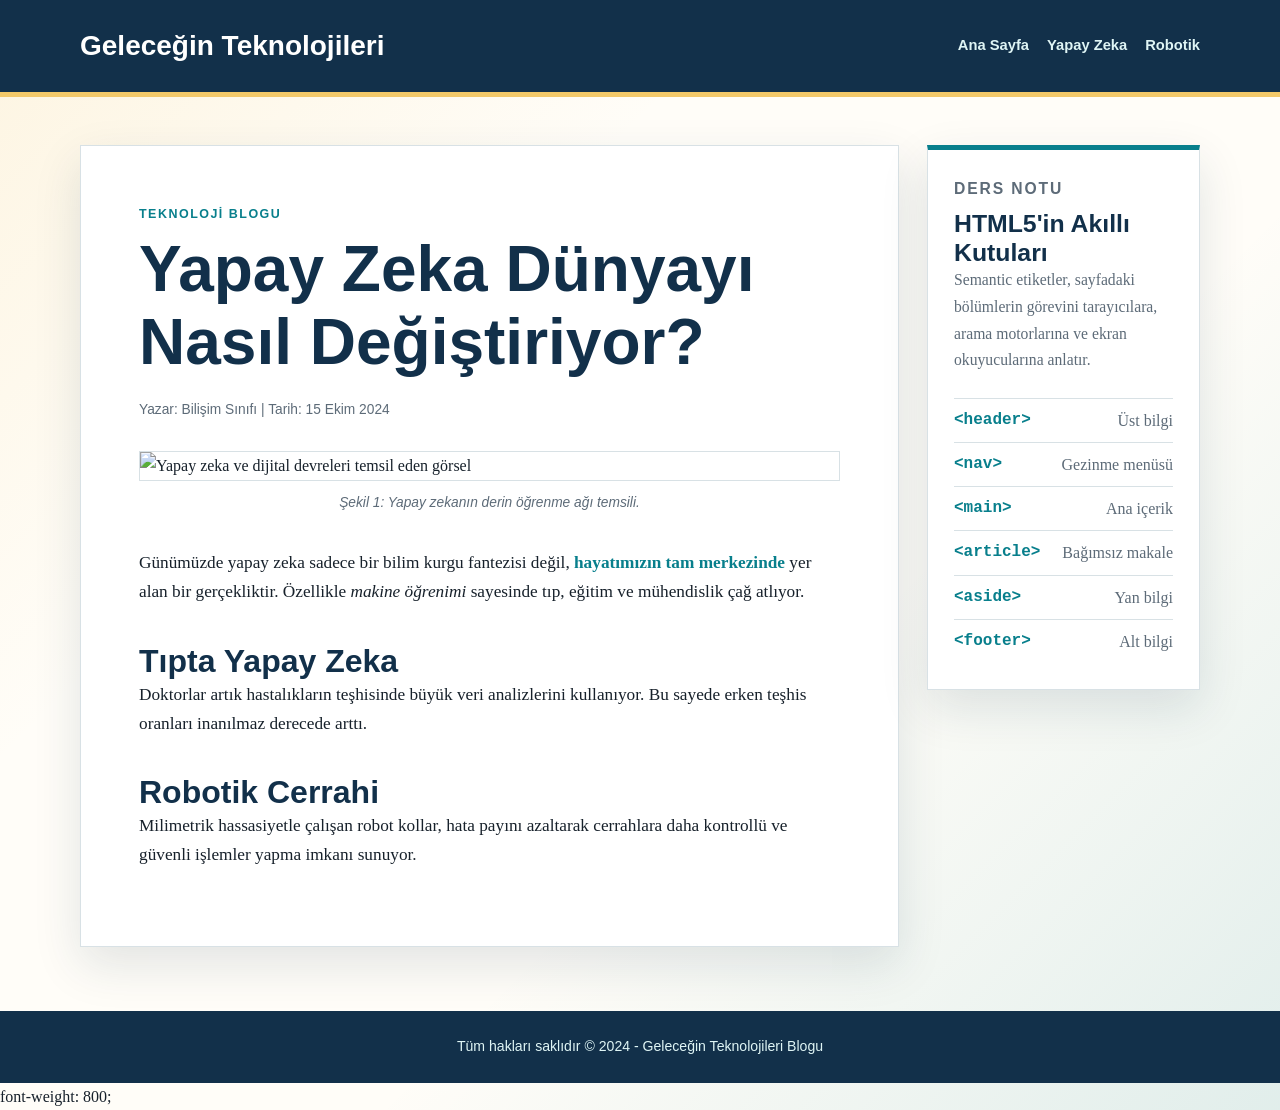
==== commit 253b9b1a: "Add files via upload" ====
--- a/index.html
+++ b/index.html
@@ -29,11 +29,7 @@
             </header>
 
             <figure class="hero-figure">
-                <div class="hero-visual" role="img" aria-label="Yapay zeka ve dijital ağları temsil eden görsel">
-                    <span class="hero-orbit hero-orbit-one"></span>
-                    <span class="hero-orbit hero-orbit-two"></span>
-                    <span class="hero-core">AI</span>
-                </div>
+                <img class="hero-image" src="gorseller/gorselyapay.jpg" alt="Yapay zeka ve dijital devreleri temsil eden görsel">
                 <figcaption>Şekil 1: Yapay zekanın derin öğrenme ağı temsili.</figcaption>
             </figure>
 
--- a/style.css
+++ b/style.css
@@ -145,59 +145,12 @@
     margin: 30px 0 34px;
 }
 
-.hero-visual {
-    position: relative;
-    min-height: 280px;
-    overflow: hidden;
-    display: grid;
-    place-items: center;
-    background:
-        radial-gradient(circle at center, rgba(243, 201, 105, 0.24), transparent 13%),
-        linear-gradient(135deg, #0c5168, #12304a 68%, #091c2c);
-}
-
-.hero-visual::before,
-.hero-visual::after {
-    content: '';
-    position: absolute;
-    width: 70%;
-    height: 1px;
-    background: rgba(223, 245, 245, 0.38);
-    transform: rotate(28deg);
-}
-
-.hero-visual::after {
-    transform: rotate(-28deg);
-}
-
-.hero-core {
-    z-index: 2;
-    width: 112px;
-    height: 112px;
-    display: grid;
-    place-items: center;
-    border: 2px solid var(--yellow);
-    border-radius: 50%;
-    color: var(--yellow);
-    font-family: 'Trebuchet MS', sans-serif;
-    font-size: 2rem;
-    font-weight: 900;
-    box-shadow: 0 0 0 16px rgba(243, 201, 105, 0.1), 0 0 45px rgba(243, 201, 105, 0.6);
-}
-
-.hero-orbit {
-    position: absolute;
-    width: 74%;
-    height: 45%;
-    border: 1px solid rgba(223, 245, 245, 0.55);
-    border-radius: 50%;
-    transform: rotate(-23deg);
-}
-
-.hero-orbit-two {
-    width: 42%;
-    height: 80%;
-    transform: rotate(58deg);
+.hero-image {
+    display: block;
+    width: 100%;
+    max-height: 440px;
+    object-fit: cover;
+    border: 1px solid var(--line);
 }
 
 figcaption {
@@ -302,7 +255,7 @@
         padding: 22px 18px;
     }
 
-    .hero-visual {
-        min-height: 220px;
-    }
-}
+    .hero-image {
+        max-height: 280px;
+    }
+}
